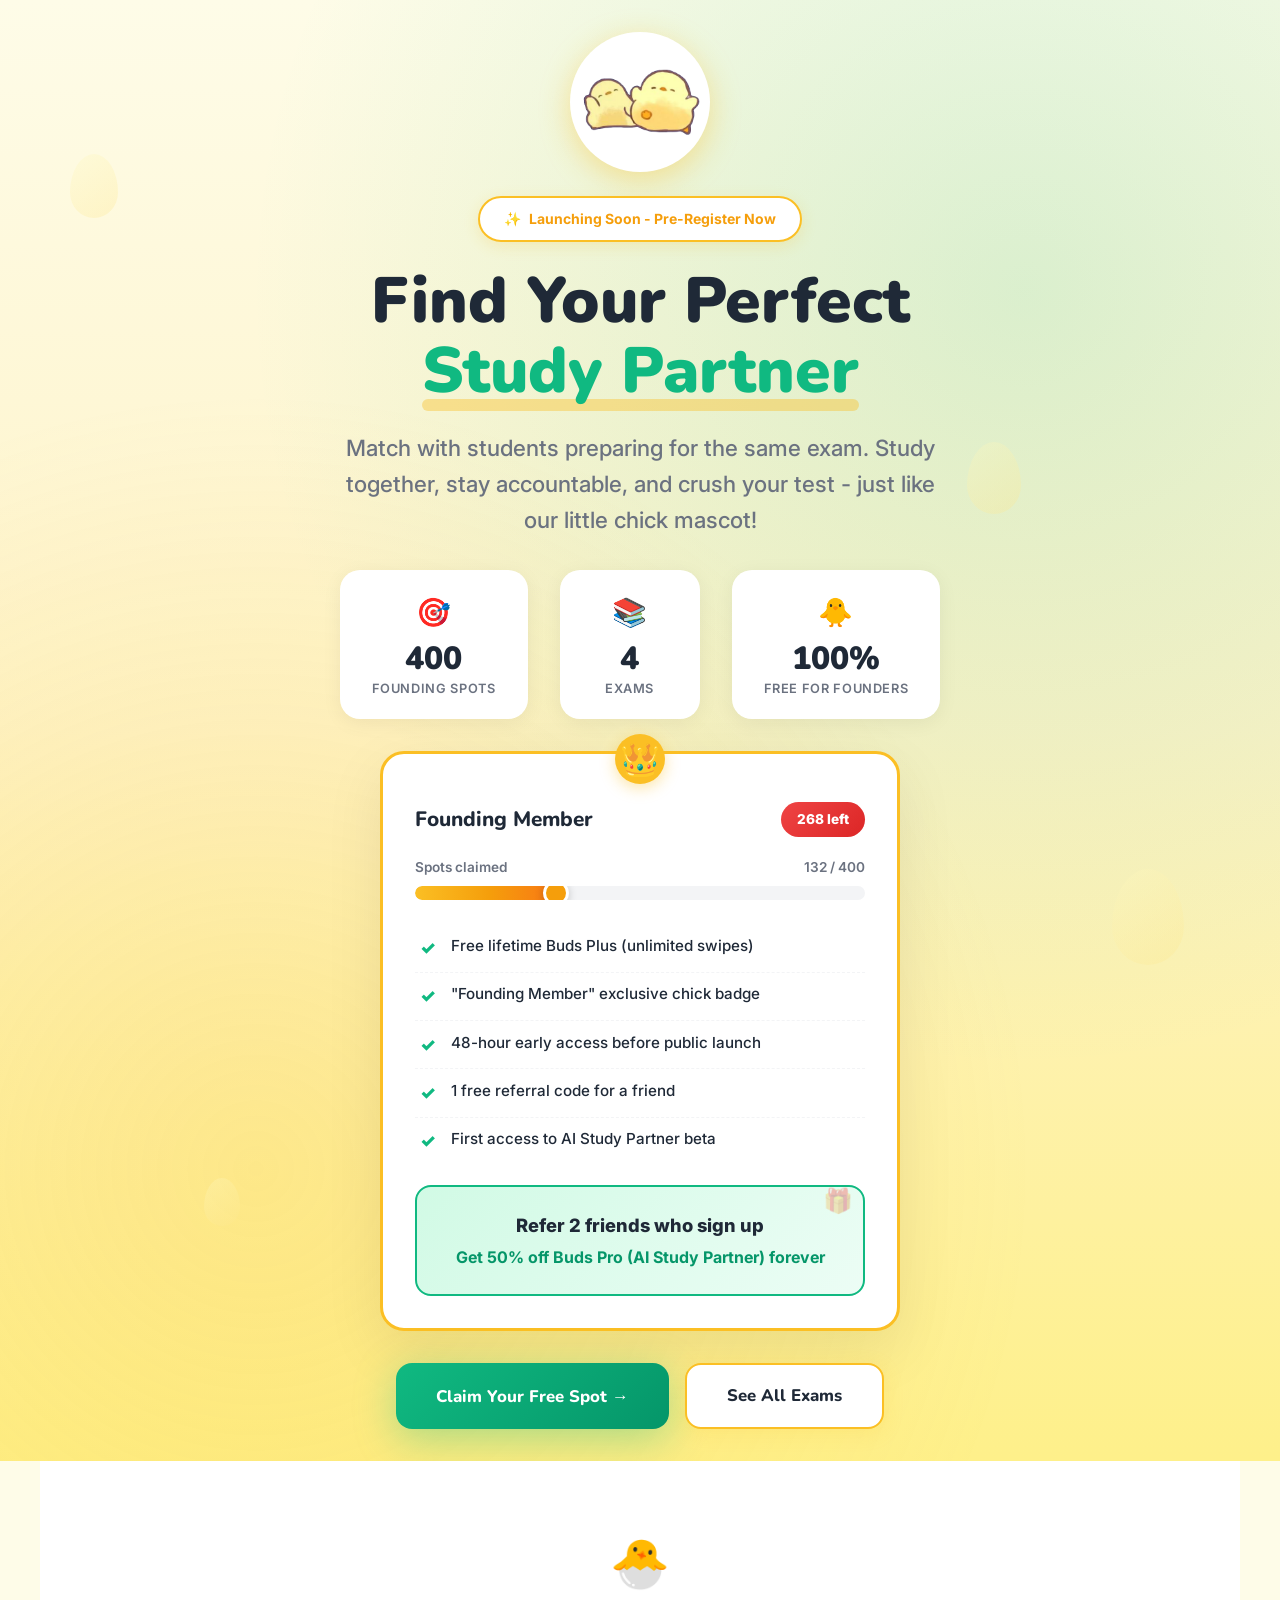
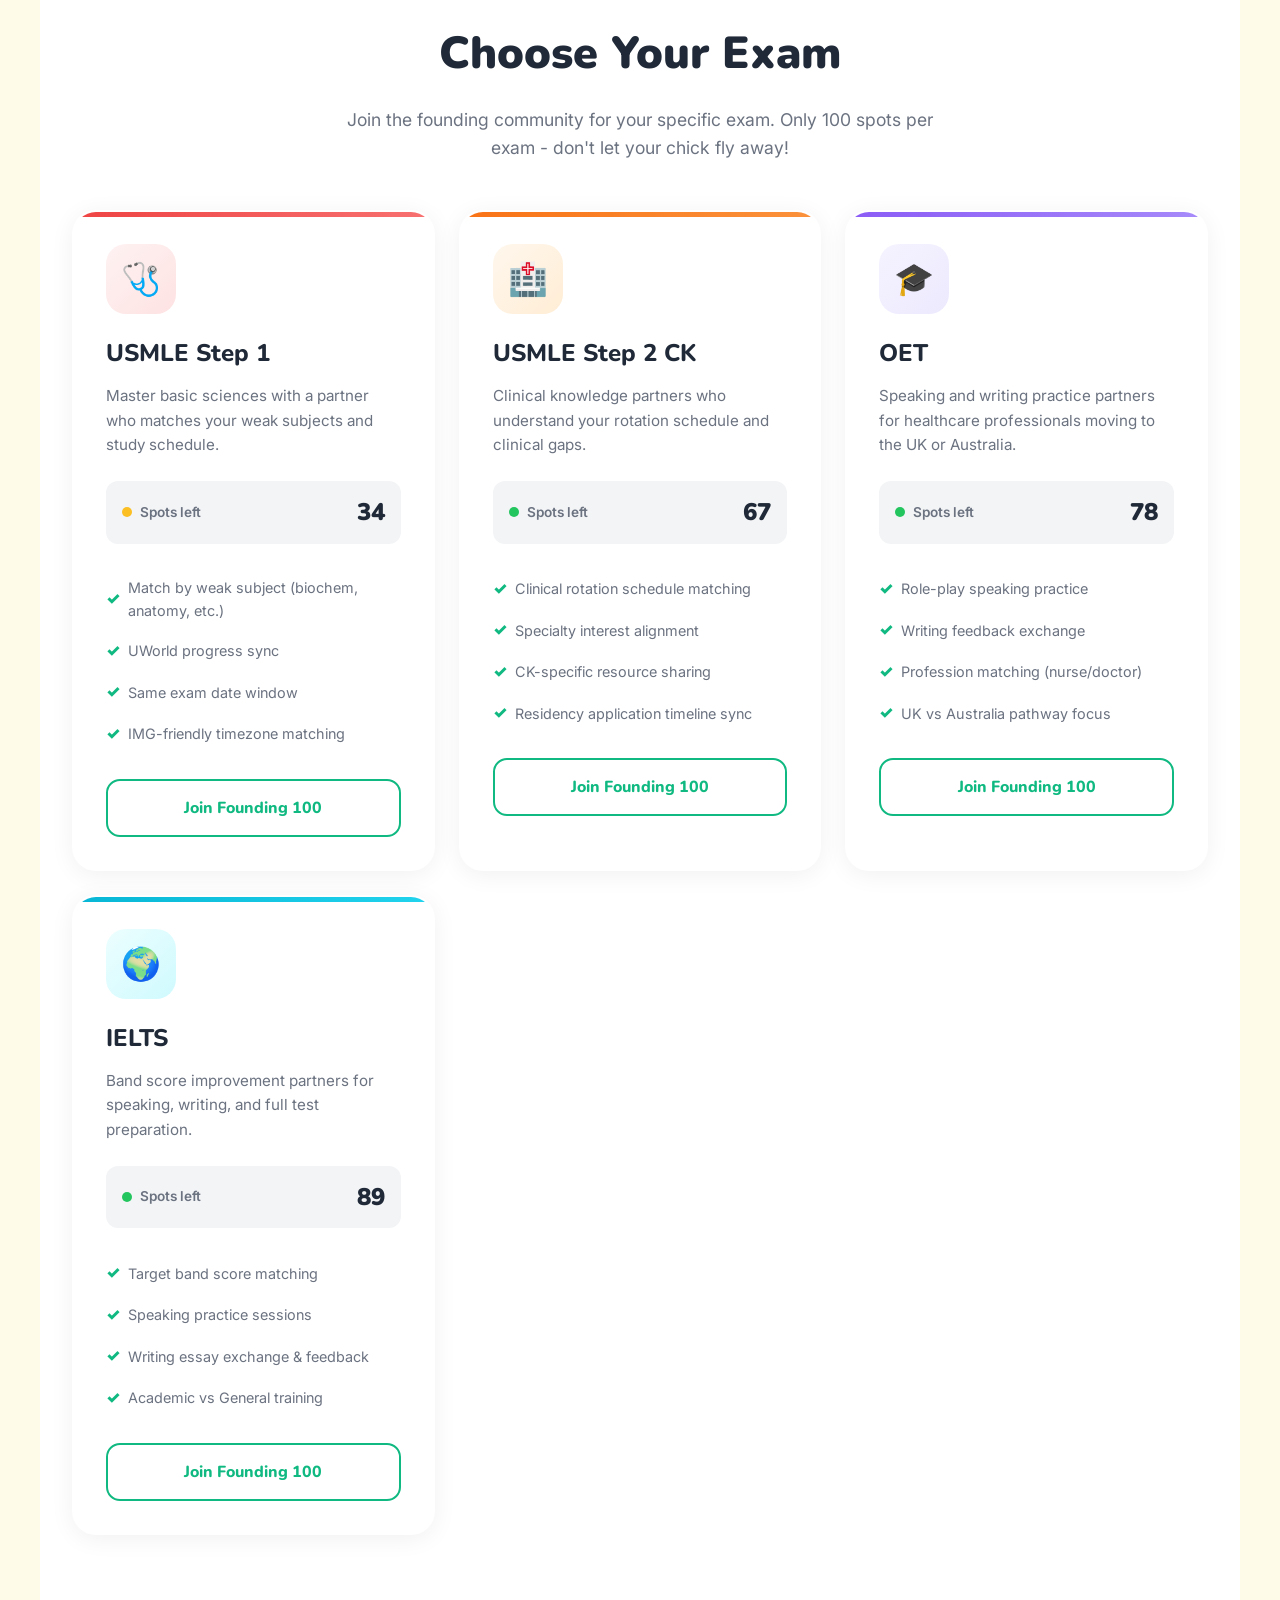
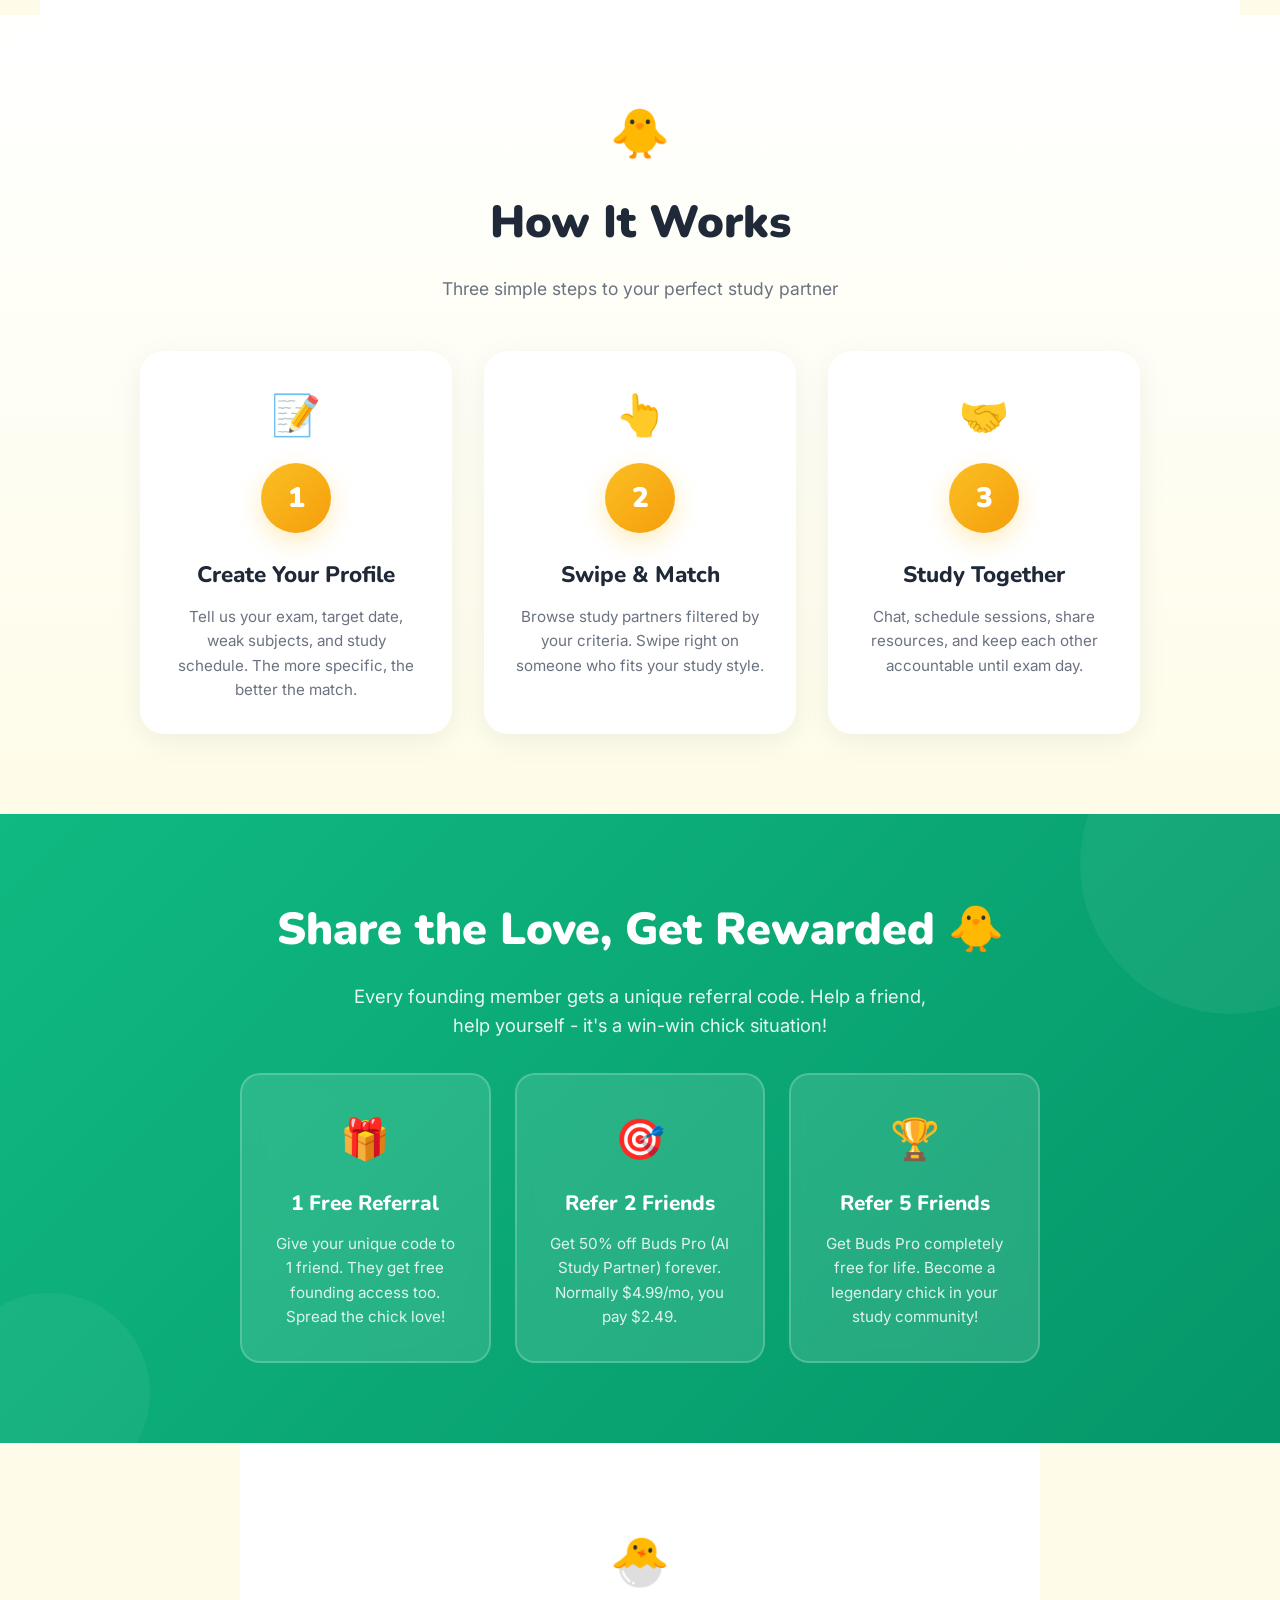
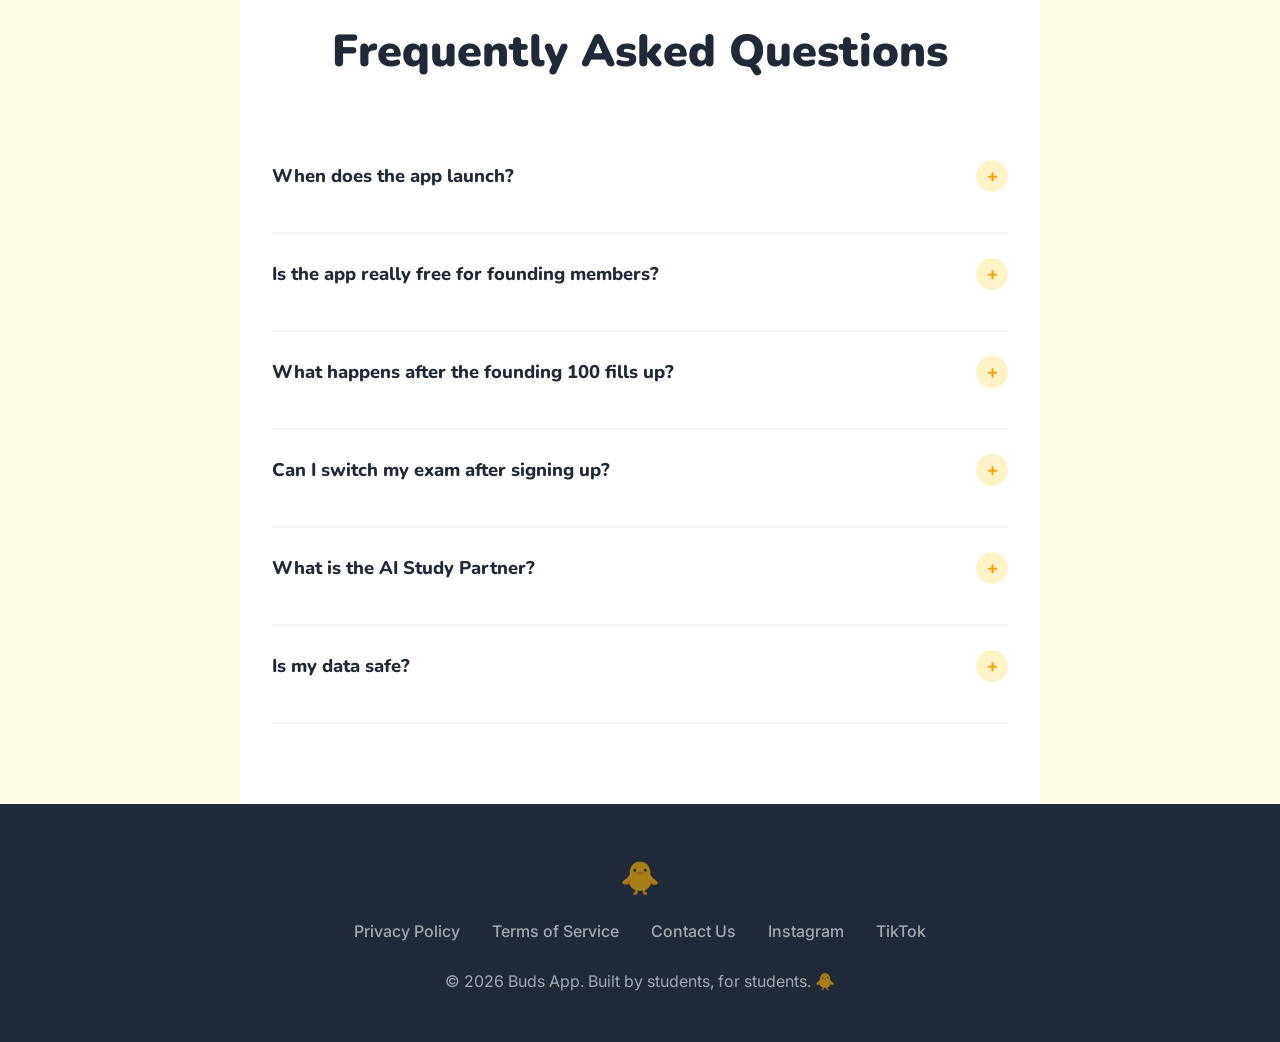
==== index.html @ aadb395d "Rename Index.html to index.html" ====
<!DOCTYPE html>
<html lang="en">
<head>
    <meta charset="UTF-8">
    <meta name="viewport" content="width=device-width, initial-scale=1.0">
    <title>Buds - Find Your Perfect Study Partner</title>
    <link href="https://fonts.googleapis.com/css2?family=Nunito:wght@400;600;700;800;900&family=Inter:wght@400;500;600;700&display=swap" rel="stylesheet">
    <style>
        :root {
            --primary: #10b981;
            --primary-dark: #059669;
            --primary-light: #d1fae5;
            --accent: #fbbf24;
            --accent-dark: #f59e0b;
            --accent-light: #fef3c7;
            --dark: #1f2937;
            --light: #fefce8;
            --white: #ffffff;
            --gray: #6b7280;
            --gray-light: #f3f4f6;
            --danger: #ef4444;
            --success: #22c55e;
            --chick-yellow: #fef08a;
            --chick-orange: #f97316;
        }

        * { margin: 0; padding: 0; box-sizing: border-box; }

        body {
            font-family: 'Inter', sans-serif;
            background: var(--light);
            color: var(--dark);
            line-height: 1.6;
            overflow-x: hidden;
        }

        h1, h2, h3, h4, h5, h6 { font-family: 'Nunito', sans-serif; font-weight: 800; }

        @keyframes float {
            0%, 100% { transform: translateY(0px) rotate(0deg); }
            25% { transform: translateY(-15px) rotate(2deg); }
            50% { transform: translateY(-5px) rotate(0deg); }
            75% { transform: translateY(-20px) rotate(-2deg); }
        }

        @keyframes bounce {
            0%, 100% { transform: translateY(0); }
            50% { transform: translateY(-10px); }
        }

        @keyframes pulse-glow {
            0%, 100% { box-shadow: 0 0 20px rgba(251, 191, 36, 0.3); }
            50% { box-shadow: 0 0 40px rgba(251, 191, 36, 0.6); }
        }

        @keyframes slideInUp {
            from { opacity: 0; transform: translateY(40px); }
            to { opacity: 1; transform: translateY(0); }
        }

        .animate-up { animation: slideInUp 0.8s ease forwards; }
        .delay-1 { animation-delay: 0.2s; opacity: 0; }
        .delay-2 { animation-delay: 0.4s; opacity: 0; }
        .delay-3 { animation-delay: 0.6s; opacity: 0; }
        .delay-4 { animation-delay: 0.8s; opacity: 0; }

        .hero {
            background: linear-gradient(180deg, var(--light) 0%, var(--accent-light) 50%, var(--chick-yellow) 100%);
            min-height: 100vh;
            display: flex;
            align-items: center;
            justify-content: center;
            text-align: center;
            padding: 2rem 1rem;
            position: relative;
            overflow: hidden;
        }

        .hero::before {
            content: '';
            position: absolute;
            top: 0; left: 0; width: 100%; height: 100%;
            background: 
                radial-gradient(circle at 20% 80%, rgba(251, 191, 36, 0.2) 0%, transparent 50%),
                radial-gradient(circle at 80% 20%, rgba(16, 185, 129, 0.15) 0%, transparent 50%);
            pointer-events: none;
        }

        .floating-egg {
            position: absolute;
            width: 60px; height: 80px;
            background: linear-gradient(145deg, #fef9c3, #fde68a);
            border-radius: 50% 50% 50% 50% / 60% 60% 40% 40%;
            opacity: 0.3;
            animation: float 8s ease-in-out infinite;
        }
        .floating-egg:nth-child(1) { top: 10%; left: 5%; animation-delay: 0s; transform: scale(0.8); }
        .floating-egg:nth-child(2) { top: 60%; right: 8%; animation-delay: 2s; transform: scale(1.2); }
        .floating-egg:nth-child(3) { bottom: 15%; left: 15%; animation-delay: 4s; transform: scale(0.6); }
        .floating-egg:nth-child(4) { top: 30%; right: 20%; animation-delay: 1s; transform: scale(0.9); }

        .hero-content { position: relative; z-index: 2; max-width: 900px; }

        .chick-logo {
            width: 140px;
            height: 140px;
            margin: 0 auto 1.5rem;
            animation: float 4s ease-in-out infinite;
            border-radius: 50%;
            overflow: hidden;
            box-shadow: 0 8px 30px rgba(251, 191, 36, 0.4);
            background: white;
            padding: 10px;
        }

        .chick-logo img {
            width: 100%;
            height: 100%;
            object-fit: contain;
            border-radius: 50%;
        }

        .badge {
            display: inline-flex; align-items: center; gap: 0.5rem;
            background: var(--white); border: 2px solid var(--accent);
            color: var(--accent-dark); padding: 0.6rem 1.5rem;
            border-radius: 50px; font-size: 0.875rem; font-weight: 700;
            margin-bottom: 1.5rem;
            box-shadow: 0 4px 15px rgba(251, 191, 36, 0.2);
            animation: bounce 2s ease-in-out infinite, slideInUp 0.8s ease forwards;
        }
        .badge::before { content: '✨'; }

        .hero h1 {
            font-size: clamp(2.5rem, 5vw, 4.5rem);
            font-weight: 900; color: var(--dark);
            line-height: 1.1; margin-bottom: 1.5rem;
            animation: slideInUp 0.8s ease 0.2s forwards; opacity: 0;
        }
        .hero h1 span { color: var(--primary); position: relative; display: inline-block; }
        .hero h1 span::after {
            content: ''; position: absolute; bottom: -5px; left: 0;
            width: 100%; height: 12px; background: var(--accent);
            opacity: 0.4; border-radius: 10px; z-index: -1;
        }

        .hero-subtitle {
            font-size: clamp(1.1rem, 2vw, 1.4rem); color: var(--gray);
            max-width: 600px; margin: 0 auto 2rem; font-weight: 500;
            animation: slideInUp 0.8s ease 0.4s forwards; opacity: 0;
        }

        .stats-bar {
            display: flex; justify-content: center; gap: 2rem;
            margin: 2rem 0; flex-wrap: wrap;
            animation: slideInUp 0.8s ease 0.6s forwards; opacity: 0;
        }
        .stat-item {
            background: var(--white); padding: 1.25rem 2rem;
            border-radius: 20px; box-shadow: 0 4px 20px rgba(0,0,0,0.06);
            text-align: center; min-width: 140px; transition: transform 0.3s ease;
        }
        .stat-item:hover { transform: translateY(-5px); }
        .stat-icon { font-size: 1.75rem; margin-bottom: 0.5rem; }
        .stat-number { font-family: 'Nunito', sans-serif; font-size: 2rem; font-weight: 900; color: var(--dark); line-height: 1; }
        .stat-label { font-size: 0.8rem; color: var(--gray); font-weight: 600; text-transform: uppercase; letter-spacing: 0.05em; margin-top: 0.25rem; }

        .founding-card {
            background: var(--white); border-radius: 24px; padding: 2rem;
            max-width: 520px; margin: 2rem auto;
            box-shadow: 0 20px 60px rgba(0,0,0,0.08);
            border: 3px solid var(--accent); position: relative;
            animation: slideInUp 0.8s ease 0.8s forwards; opacity: 0;
        }
        .founding-card::before {
            content: '👑'; position: absolute; top: -20px; left: 50%;
            transform: translateX(-50%); font-size: 2rem; background: var(--accent);
            width: 50px; height: 50px; border-radius: 50%;
            display: flex; align-items: center; justify-content: center;
            box-shadow: 0 4px 15px rgba(251, 191, 36, 0.4);
        }

        .founding-header { display: flex; align-items: center; justify-content: space-between; margin-bottom: 1.25rem; padding-top: 1rem; }
        .founding-title { color: var(--dark); font-size: 1.3rem; font-weight: 800; font-family: 'Nunito', sans-serif; }
        .spots-left {
            background: linear-gradient(135deg, var(--danger), #dc2626);
            color: white; padding: 0.4rem 1rem; border-radius: 50px;
            font-size: 0.85rem; font-weight: 800;
            animation: pulse-glow 2s ease-in-out infinite;
        }
        .spots-left.warning { background: linear-gradient(135deg, var(--accent-dark), #d97706); }
        .spots-left.safe { background: linear-gradient(135deg, var(--success), #16a34a); }

        .progress-container { margin-bottom: 1.5rem; }
        .progress-label { display: flex; justify-content: space-between; font-size: 0.85rem; font-weight: 600; color: var(--gray); margin-bottom: 0.5rem; }
        .progress-bar { width: 100%; height: 14px; background: var(--gray-light); border-radius: 10px; overflow: hidden; position: relative; }
        .progress-fill { height: 100%; background: linear-gradient(90deg, var(--accent), var(--accent-dark), var(--chick-orange)); border-radius: 10px; transition: width 1.5s ease; position: relative; }
        .progress-fill::after {
            content: ''; position: absolute; right: -5px; top: 50%; transform: translateY(-50%);
            width: 20px; height: 20px; background: var(--accent-dark); border-radius: 50%;
            border: 3px solid white; box-shadow: 0 2px 8px rgba(0,0,0,0.2);
            animation: bounce 1s ease-in-out infinite;
        }

        .founding-benefits { list-style: none; text-align: left; margin: 1.25rem 0; }
        .founding-benefits li {
            color: var(--dark); padding: 0.6rem 0; display: flex; align-items: flex-start;
            gap: 0.75rem; font-size: 0.95rem; font-weight: 500; border-bottom: 1px dashed var(--gray-light);
        }
        .founding-benefits li:last-child { border-bottom: none; }
        .founding-benefits li .check { color: var(--primary); font-weight: 900; font-size: 1.1rem; min-width: 24px; text-align: center; }

        .referral-bonus {
            background: linear-gradient(135deg, var(--primary-light), #ecfdf5);
            border: 2px solid var(--primary); border-radius: 16px; padding: 1.25rem;
            margin-top: 1rem; text-align: center; position: relative; overflow: hidden;
        }
        .referral-bonus::before { content: '🎁'; position: absolute; top: -5px; right: 10px; font-size: 1.5rem; opacity: 0.3; }
        .referral-bonus p { color: var(--primary-dark); font-weight: 700; font-size: 1rem; margin: 0.25rem 0; }
        .referral-bonus .highlight { color: var(--dark); font-size: 1.15rem; font-weight: 800; }

        .cta-group { display: flex; gap: 1rem; justify-content: center; flex-wrap: wrap; margin-top: 2rem; animation: slideInUp 0.8s ease 1s forwards; opacity: 0; }
        .btn {
            padding: 1.1rem 2.5rem; border-radius: 16px; font-weight: 800; font-size: 1.05rem;
            cursor: pointer; transition: all 0.3s ease; border: none; text-decoration: none;
            display: inline-flex; align-items: center; gap: 0.5rem; font-family: 'Nunito', sans-serif;
            position: relative; overflow: hidden;
        }
        .btn::after {
            content: ''; position: absolute; top: 50%; left: 50%; width: 0; height: 0;
            background: rgba(255,255,255,0.2); border-radius: 50%; transform: translate(-50%, -50%);
            transition: width 0.6s, height 0.6s;
        }
        .btn:active::after { width: 300px; height: 300px; }

        .btn-primary {
            background: linear-gradient(135deg, var(--primary), var(--primary-dark)); color: white;
            box-shadow: 0 10px 40px rgba(16, 185, 129, 0.35);
        }
        .btn-primary:hover { transform: translateY(-3px); box-shadow: 0 15px 50px rgba(16, 185, 129, 0.45); }

        .btn-secondary {
            background: var(--white); color: var(--dark); border: 2px solid var(--accent);
            box-shadow: 0 4px 20px rgba(251, 191, 36, 0.15);
        }
        .btn-secondary:hover { background: var(--accent-light); transform: translateY(-3px); border-color: var(--accent-dark); }

        .exams-section { padding: 4rem 2rem 5rem; max-width: 1200px; margin: 0 auto; background: var(--white); }
        .section-header { text-align: center; margin-bottom: 3rem; }
        .section-header h2 { font-size: clamp(2rem, 3.5vw, 3rem); font-weight: 900; margin-bottom: 1rem; color: var(--dark); }
        .section-header p { color: var(--gray); max-width: 600px; margin: 0 auto; font-size: 1.1rem; }
        .section-icon { font-size: 3rem; margin-bottom: 1rem; display: inline-block; animation: float 3s ease-in-out infinite; }

        .exam-grid { display: grid; grid-template-columns: repeat(auto-fit, minmax(280px, 1fr)); gap: 1.5rem; }
        .exam-card {
            background: var(--white); border-radius: 24px; padding: 2rem;
            box-shadow: 0 4px 24px rgba(0,0,0,0.06); transition: all 0.4s ease;
            border: 2px solid transparent; position: relative; overflow: hidden;
        }
        .exam-card::before { content: ''; position: absolute; top: 0; left: 0; width: 100%; height: 5px; border-radius: 24px 24px 0 0; }
        .exam-card.usmle1::before { background: linear-gradient(90deg, #ef4444, #f87171); }
        .exam-card.usmle2::before { background: linear-gradient(90deg, #f97316, #fb923c); }
        .exam-card.oet::before { background: linear-gradient(90deg, #8b5cf6, #a78bfa); }
        .exam-card.ielts::before { background: linear-gradient(90deg, #06b6d4, #22d3ee); }
        .exam-card:hover { transform: translateY(-8px); box-shadow: 0 20px 50px rgba(0,0,0,0.12); border-color: var(--accent); }

        .exam-icon-wrap {
            width: 70px; height: 70px; border-radius: 20px;
            display: flex; align-items: center; justify-content: center;
            font-size: 2rem; margin-bottom: 1.25rem; transition: transform 0.3s ease;
        }
        .exam-card:hover .exam-icon-wrap { transform: scale(1.1) rotate(5deg); }
        .usmle1 .exam-icon-wrap { background: linear-gradient(135deg, #fef2f2, #fee2e2); }
        .usmle2 .exam-icon-wrap { background: linear-gradient(135deg, #fff7ed, #ffedd5); }
        .oet .exam-icon-wrap { background: linear-gradient(135deg, #f5f3ff, #ede9fe); }
        .ielts .exam-icon-wrap { background: linear-gradient(135deg, #ecfeff, #cffafe); }

        .exam-card h3 { font-size: 1.5rem; font-weight: 800; margin-bottom: 0.75rem; color: var(--dark); }
        .exam-card > p { color: var(--gray); font-size: 0.95rem; margin-bottom: 1.5rem; line-height: 1.6; }

        .exam-spots { display: flex; align-items: center; justify-content: space-between; margin-bottom: 1.5rem; background: var(--gray-light); padding: 0.75rem 1rem; border-radius: 12px; }
        .spot-counter { display: flex; align-items: center; gap: 0.5rem; }
        .spot-dot { width: 10px; height: 10px; border-radius: 50%; background: var(--success); animation: bounce 2s infinite; }
        .spot-dot.warning { background: var(--accent); }
        .spot-dot.danger { background: var(--danger); animation: bounce 0.5s infinite; }
        .spot-text { font-size: 0.85rem; font-weight: 600; color: var(--gray); }
        .spot-number { font-family: 'Nunito', sans-serif; font-size: 1.5rem; font-weight: 900; color: var(--dark); }

        .exam-features { list-style: none; margin-bottom: 1.5rem; }
        .exam-features li { padding: 0.5rem 0; font-size: 0.9rem; color: var(--gray); display: flex; align-items: center; gap: 0.5rem; }
        .exam-features li::before { content: '✓'; color: var(--primary); font-weight: 900; font-size: 1rem; }

        .exam-btn { width: 100%; padding: 1rem; border-radius: 14px; border: 2px solid var(--primary); background: transparent; color: var(--primary); font-weight: 800; cursor: pointer; transition: all 0.3s ease; font-size: 1rem; font-family: 'Nunito', sans-serif; }
        .exam-btn:hover { background: var(--primary); color: white; transform: translateY(-2px); box-shadow: 0 8px 25px rgba(16, 185, 129, 0.3); }
        .exam-btn.full { background: var(--gray-light); border-color: var(--gray-light); color: var(--gray); cursor: not-allowed; }

        .how-it-works { background: linear-gradient(180deg, var(--white) 0%, var(--light) 100%); padding: 5rem 2rem; position: relative; }
        .how-it-works::before { content: ''; position: absolute; top: -50px; left: 0; width: 100%; height: 100px; background: var(--white); border-radius: 50% 50% 0 0 / 100% 100% 0 0; }
        .steps-container { max-width: 1000px; margin: 0 auto; display: grid; grid-template-columns: repeat(auto-fit, minmax(280px, 1fr)); gap: 2rem; position: relative; z-index: 1; }
        .step { text-align: center; padding: 2rem; background: var(--white); border-radius: 24px; box-shadow: 0 8px 30px rgba(0,0,0,0.06); transition: transform 0.3s ease; position: relative; }
        .step:hover { transform: translateY(-5px); }
        .step-number { width: 70px; height: 70px; background: linear-gradient(135deg, var(--accent), var(--accent-dark)); color: white; border-radius: 50%; display: flex; align-items: center; justify-content: center; font-size: 1.75rem; font-weight: 900; margin: 0 auto 1.5rem; font-family: 'Nunito', sans-serif; box-shadow: 0 8px 25px rgba(251, 191, 36, 0.3); transition: transform 0.3s ease; }
        .step:hover .step-number { transform: scale(1.1) rotate(10deg); }
        .step h3 { font-size: 1.4rem; font-weight: 800; margin-bottom: 0.75rem; color: var(--dark); }
        .step p { color: var(--gray); font-size: 0.95rem; line-height: 1.6; }
        .step-icon { font-size: 2.5rem; margin-bottom: 1rem; display: block; }

        .referral-section { background: linear-gradient(135deg, var(--primary) 0%, var(--primary-dark) 100%); padding: 5rem 2rem; text-align: center; color: white; position: relative; overflow: hidden; }
        .referral-section::before { content: ''; position: absolute; top: -100px; right: -100px; width: 300px; height: 300px; background: rgba(255,255,255,0.05); border-radius: 50%; }
        .referral-section::after { content: ''; position: absolute; bottom: -50px; left: -50px; width: 200px; height: 200px; background: rgba(255,255,255,0.05); border-radius: 50%; }
        .referral-content { max-width: 800px; margin: 0 auto; position: relative; z-index: 1; }
        .referral-section h2 { font-size: clamp(2rem, 3.5vw, 3rem); font-weight: 900; margin-bottom: 1rem; }
        .referral-section > .referral-content > p { font-size: 1.15rem; opacity: 0.9; margin-bottom: 2rem; max-width: 600px; margin-left: auto; margin-right: auto; }
        .referral-cards { display: grid; grid-template-columns: repeat(auto-fit, minmax(250px, 1fr)); gap: 1.5rem; margin-top: 2rem; }
        .referral-card { background: rgba(255,255,255,0.12); backdrop-filter: blur(10px); border: 2px solid rgba(255,255,255,0.2); border-radius: 20px; padding: 2rem; transition: transform 0.3s ease, background 0.3s ease; }
        .referral-card:hover { transform: translateY(-5px); background: rgba(255,255,255,0.18); }
        .referral-card .icon { font-size: 2.5rem; margin-bottom: 1rem; display: block; }
        .referral-card h3 { font-size: 1.3rem; font-weight: 800; margin-bottom: 0.75rem; }
        .referral-card p { font-size: 0.95rem; opacity: 0.85; margin: 0; line-height: 1.6; }

        .faq-section { padding: 5rem 2rem; max-width: 800px; margin: 0 auto; background: var(--white); }
        .faq-item { border-bottom: 2px solid var(--gray-light); padding: 1.5rem 0; }
        .faq-question { font-weight: 800; font-size: 1.15rem; cursor: pointer; display: flex; justify-content: space-between; align-items: center; color: var(--dark); font-family: 'Nunito', sans-serif; transition: color 0.3s ease; }
        .faq-question:hover { color: var(--primary); }
        .faq-toggle { width: 32px; height: 32px; background: var(--accent-light); border-radius: 50%; display: flex; align-items: center; justify-content: center; font-weight: 800; color: var(--accent-dark); transition: transform 0.3s ease, background 0.3s ease; flex-shrink: 0; margin-left: 1rem; }
        .faq-question.active .faq-toggle { transform: rotate(45deg); background: var(--primary); color: white; }
        .faq-answer { color: var(--gray); margin-top: 1rem; font-size: 1rem; line-height: 1.7; max-height: 0; overflow: hidden; transition: max-height 0.4s ease, opacity 0.4s ease; opacity: 0; }
        .faq-answer.active { max-height: 500px; opacity: 1; }

        .footer { background: var(--dark); color: rgba(255,255,255,0.6); padding: 3rem 2rem; text-align: center; }
        .footer-links { display: flex; justify-content: center; gap: 2rem; margin-bottom: 1.5rem; flex-wrap: wrap; }
        .footer-links a { color: rgba(255,255,255,0.6); text-decoration: none; transition: color 0.3s; font-weight: 500; }
        .footer-links a:hover { color: var(--accent); }
        .footer-chick { font-size: 2rem; margin-bottom: 1rem; display: inline-block; animation: float 3s ease-in-out infinite; }

        .modal-overlay { display: none; position: fixed; top: 0; left: 0; width: 100%; height: 100%; background: rgba(31, 41, 55, 0.7); backdrop-filter: blur(8px); z-index: 1000; align-items: center; justify-content: center; padding: 1rem; opacity: 0; transition: opacity 0.3s ease; }
        .modal-overlay.active { display: flex; opacity: 1; }
        .modal { background: var(--white); border-radius: 28px; padding: 2.5rem; max-width: 520px; width: 100%; max-height: 90vh; overflow-y: auto; position: relative; transform: translateY(30px) scale(0.95); transition: transform 0.4s ease; box-shadow: 0 30px 80px rgba(0,0,0,0.2); border: 3px solid var(--accent); }
        .modal-overlay.active .modal { transform: translateY(0) scale(1); }
        .modal-close { position: absolute; top: 1.5rem; right: 1.5rem; background: var(--gray-light); border: none; font-size: 1.5rem; cursor: pointer; color: var(--gray); width: 40px; height: 40px; border-radius: 50%; display: flex; align-items: center; justify-content: center; transition: all 0.3s ease; }
        .modal-close:hover { background: var(--danger); color: white; transform: rotate(90deg); }

        .modal-chick-logo {
            width: 80px;
            height: 80px;
            margin: 0 auto 1rem;
            border-radius: 50%;
            overflow: hidden;
            box-shadow: 0 4px 15px rgba(251, 191, 36, 0.3);
            background: white;
            padding: 5px;
            animation: float 3s ease-in-out infinite;
        }
        .modal-chick-logo img {
            width: 100%;
            height: 100%;
            object-fit: contain;
            border-radius: 50%;
        }

        #formContent h2 { font-size: 1.75rem; font-weight: 900; margin-bottom: 0.5rem; text-align: center; color: var(--dark); }
        .modal-subtitle { color: var(--gray); margin-bottom: 1.75rem; text-align: center; font-size: 1rem; }
        .form-group { margin-bottom: 1.25rem; }
        .form-group label { display: block; font-weight: 700; margin-bottom: 0.5rem; font-size: 0.9rem; color: var(--dark); font-family: 'Nunito', sans-serif; }
        .form-group input, .form-group select { width: 100%; padding: 1rem 1.25rem; border: 2px solid var(--gray-light); border-radius: 14px; font-size: 1rem; transition: all 0.3s ease; font-family: 'Inter', sans-serif; background: var(--white); }
        .form-group input:focus, .form-group select:focus { outline: none; border-color: var(--accent); box-shadow: 0 0 0 4px var(--accent-light); }
        .referral-code-input { display: flex; gap: 0.5rem; }
        .referral-code-input input { flex: 1; text-transform: uppercase; }
        .btn-check { padding: 1rem 1.25rem; background: var(--accent-light); border: 2px solid var(--accent); border-radius: 14px; font-weight: 700; cursor: pointer; white-space: nowrap; color: var(--accent-dark); font-family: 'Nunito', sans-serif; transition: all 0.3s ease; }
        .btn-check:hover { background: var(--accent); color: white; }
        .btn-submit { width: 100%; padding: 1.1rem; background: linear-gradient(135deg, var(--primary), var(--primary-dark)); color: white; border: none; border-radius: 16px; font-weight: 800; font-size: 1.1rem; cursor: pointer; transition: all 0.3s ease; margin-top: 0.5rem; font-family: 'Nunito', sans-serif; box-shadow: 0 8px 30px rgba(16, 185, 129, 0.3); }
        .btn-submit:hover { transform: translateY(-2px); box-shadow: 0 12px 40px rgba(16, 185, 129, 0.4); }
        .success-message { display: none; text-align: center; padding: 1rem; }
        .success-message.active { display: block; animation: slideInUp 0.6s ease; }

        .success-chick-logo {
            width: 100px;
            height: 100px;
            margin: 0 auto 1rem;
            border-radius: 50%;
            overflow: hidden;
            box-shadow: 0 6px 20px rgba(251, 191, 36, 0.4);
            background: white;
            padding: 8px;
            animation: float 2s ease-in-out infinite;
        }
        .success-chick-logo img {
            width: 100%;
            height: 100%;
            object-fit: contain;
            border-radius: 50%;
        }

        .success-message h2 { font-size: 2rem; font-weight: 900; color: var(--primary); margin-bottom: 0.5rem; }
        .success-message > p { color: var(--gray); font-size: 1.1rem; margin-bottom: 0.5rem; }
        .success-code { background: linear-gradient(135deg, var(--accent-light), var(--chick-yellow)); padding: 1.25rem; border-radius: 16px; font-family: 'Nunito', monospace; font-size: 1.5rem; font-weight: 900; color: var(--dark); margin: 1rem 0; letter-spacing: 0.05em; border: 2px dashed var(--accent-dark); position: relative; }
        .success-code::before { content: '🎫'; position: absolute; top: -10px; left: 50%; transform: translateX(-50%); font-size: 1.5rem; background: var(--white); padding: 0 0.5rem; }
        .share-buttons { display: flex; gap: 0.75rem; justify-content: center; margin-top: 1.5rem; flex-wrap: wrap; }
        .share-btn { padding: 0.875rem 1.5rem; border-radius: 14px; font-weight: 700; cursor: pointer; border: none; font-size: 0.95rem; font-family: 'Nunito', sans-serif; transition: all 0.3s ease; display: flex; align-items: center; gap: 0.5rem; }
        .share-btn:hover { transform: translateY(-2px); }
        .share-btn.whatsapp { background: linear-gradient(135deg, #25d366, #128c7e); color: white; box-shadow: 0 4px 15px rgba(37, 211, 102, 0.3); }
        .share-btn.telegram { background: linear-gradient(135deg, #0088cc, #005f8a); color: white; box-shadow: 0 4px 15px rgba(0, 136, 204, 0.3); }
        .share-btn.copy { background: var(--gray-light); color: var(--dark); border: 2px solid var(--gray-light); }
        .share-btn.copy:hover { background: var(--dark); color: white; }

        .toast { position: fixed; bottom: 2rem; right: 2rem; background: var(--dark); color: white; padding: 1rem 1.5rem; border-radius: 16px; font-weight: 700; z-index: 2000; transform: translateY(100px); opacity: 0; transition: all 0.4s ease; box-shadow: 0 10px 40px rgba(0,0,0,0.2); display: flex; align-items: center; gap: 0.75rem; }
        .toast.show { transform: translateY(0); opacity: 1; }
        .toast-icon { font-size: 1.25rem; }

        @media (max-width: 768px) {
            .stats-bar { gap: 1rem; }
            .stat-item { min-width: 120px; padding: 1rem 1.25rem; }
            .stat-number { font-size: 1.5rem; }
            .cta-group { flex-direction: column; align-items: center; }
            .btn { width: 100%; max-width: 300px; justify-content: center; }
            .referral-cards { grid-template-columns: 1fr; }
            .modal { padding: 1.5rem; border-radius: 20px; }
            .founding-card { padding: 1.5rem; }
            .chick-logo { width: 120px; height: 120px; }
        }

        .scroll-reveal { opacity: 0; transform: translateY(30px); transition: all 0.8s ease; }
        .scroll-reveal.visible { opacity: 1; transform: translateY(0); }
    </style>
</head>
<body>
    <section class="hero">
        <div class="floating-egg"></div>
        <div class="floating-egg"></div>
        <div class="floating-egg"></div>
        <div class="floating-egg"></div>
        <div class="hero-content">
            <div class="chick-logo">
                <img src="[data-uri]" alt="Buds Chick Logo">
            </div>
            <div class="badge">Launching Soon - Pre-Register Now</div>
            <h1>Find Your Perfect <span>Study Partner</span></h1>
            <p class="hero-subtitle">Match with students preparing for the same exam. Study together, stay accountable, and crush your test - just like our little chick mascot!</p>
            <div class="stats-bar">
                <div class="stat-item"><div class="stat-icon">🎯</div><div class="stat-number">400</div><div class="stat-label">Founding Spots</div></div>
                <div class="stat-item"><div class="stat-icon">📚</div><div class="stat-number">4</div><div class="stat-label">Exams</div></div>
                <div class="stat-item"><div class="stat-icon">🐥</div><div class="stat-number">100%</div><div class="stat-label">Free for Founders</div></div>
            </div>
            <div class="founding-card">
                <div class="founding-header"><div class="founding-title">Founding Member</div><div class="spots-left" id="heroSpots">247 left</div></div>
                <div class="progress-container">
                    <div class="progress-label"><span>Spots claimed</span><span id="progressText">153 / 400</span></div>
                    <div class="progress-bar"><div class="progress-fill" id="heroProgress" style="width: 38%"></div></div>
                </div>
                <ul class="founding-benefits">
                    <li><span class="check">✓</span> Free lifetime Buds Plus (unlimited swipes)</li>
                    <li><span class="check">✓</span> "Founding Member" exclusive chick badge</li>
                    <li><span class="check">✓</span> 48-hour early access before public launch</li>
                    <li><span class="check">✓</span> 1 free referral code for a friend</li>
                    <li><span class="check">✓</span> First access to AI Study Partner beta</li>
                </ul>
                <div class="referral-bonus">
                    <p class="highlight">Refer 2 friends who sign up</p>
                    <p>Get 50% off Buds Pro (AI Study Partner) forever</p>
                </div>
            </div>
            <div class="cta-group">
                <button class="btn btn-primary" onclick="openModal()">Claim Your Free Spot →</button>
                <a href="#exams" class="btn btn-secondary">See All Exams</a>
            </div>
        </div>
    </section>

    <section class="exams-section" id="exams">
        <div class="section-header scroll-reveal">
            <div class="section-icon">🐣</div>
            <h2>Choose Your Exam</h2>
            <p>Join the founding community for your specific exam. Only 100 spots per exam - don't let your chick fly away!</p>
        </div>
        <div class="exam-grid">
            <div class="exam-card usmle1 scroll-reveal">
                <div class="exam-icon-wrap">🩺</div>
                <h3>USMLE Step 1</h3>
                <p>Master basic sciences with a partner who matches your weak subjects and study schedule.</p>
                <div class="exam-spots"><div class="spot-counter"><div class="spot-dot warning"></div><span class="spot-text">Spots left</span></div><span class="spot-number" id="usmle1-spots">34</span></div>
                <ul class="exam-features"><li>Match by weak subject (biochem, anatomy, etc.)</li><li>UWorld progress sync</li><li>Same exam date window</li><li>IMG-friendly timezone matching</li></ul>
                <button class="exam-btn" onclick="openModal('USMLE Step 1')">Join Founding 100</button>
            </div>
            <div class="exam-card usmle2 scroll-reveal">
                <div class="exam-icon-wrap">🏥</div>
                <h3>USMLE Step 2 CK</h3>
                <p>Clinical knowledge partners who understand your rotation schedule and clinical gaps.</p>
                <div class="exam-spots"><div class="spot-counter"><div class="spot-dot"></div><span class="spot-text">Spots left</span></div><span class="spot-number" id="usmle2-spots">67</span></div>
                <ul class="exam-features"><li>Clinical rotation schedule matching</li><li>Specialty interest alignment</li><li>CK-specific resource sharing</li><li>Residency application timeline sync</li></ul>
                <button class="exam-btn" onclick="openModal('USMLE Step 2 CK')">Join Founding 100</button>
            </div>
            <div class="exam-card oet scroll-reveal">
                <div class="exam-icon-wrap">🎓</div>
                <h3>OET</h3>
                <p>Speaking and writing practice partners for healthcare professionals moving to the UK or Australia.</p>
                <div class="exam-spots"><div class="spot-counter"><div class="spot-dot"></div><span class="spot-text">Spots left</span></div><span class="spot-number" id="oet-spots">78</span></div>
                <ul class="exam-features"><li>Role-play speaking practice</li><li>Writing feedback exchange</li><li>Profession matching (nurse/doctor)</li><li>UK vs Australia pathway focus</li></ul>
                <button class="exam-btn" onclick="openModal('OET')">Join Founding 100</button>
            </div>
            <div class="exam-card ielts scroll-reveal">
                <div class="exam-icon-wrap">🌍</div>
                <h3>IELTS</h3>
                <p>Band score improvement partners for speaking, writing, and full test preparation.</p>
                <div class="exam-spots"><div class="spot-counter"><div class="spot-dot"></div><span class="spot-text">Spots left</span></div><span class="spot-number" id="ielts-spots">89</span></div>
                <ul class="exam-features"><li>Target band score matching</li><li>Speaking practice sessions</li><li>Writing essay exchange & feedback</li><li>Academic vs General training</li></ul>
                <button class="exam-btn" onclick="openModal('IELTS')">Join Founding 100</button>
            </div>
        </div>
    </section>

    <section class="how-it-works">
        <div class="section-header scroll-reveal"><div class="section-icon">🐥</div><h2>How It Works</h2><p>Three simple steps to your perfect study partner</p></div>
        <div class="steps-container">
            <div class="step scroll-reveal"><span class="step-icon">📝</span><div class="step-number">1</div><h3>Create Your Profile</h3><p>Tell us your exam, target date, weak subjects, and study schedule. The more specific, the better the match.</p></div>
            <div class="step scroll-reveal"><span class="step-icon">👆</span><div class="step-number">2</div><h3>Swipe & Match</h3><p>Browse study partners filtered by your criteria. Swipe right on someone who fits your study style.</p></div>
            <div class="step scroll-reveal"><span class="step-icon">🤝</span><div class="step-number">3</div><h3>Study Together</h3><p>Chat, schedule sessions, share resources, and keep each other accountable until exam day.</p></div>
        </div>
    </section>

    <section class="referral-section">
        <div class="referral-content">
            <h2>Share the Love, Get Rewarded 🐥</h2>
            <p>Every founding member gets a unique referral code. Help a friend, help yourself - it's a win-win chick situation!</p>
            <div class="referral-cards">
                <div class="referral-card"><span class="icon">🎁</span><h3>1 Free Referral</h3><p>Give your unique code to 1 friend. They get free founding access too. Spread the chick love!</p></div>
                <div class="referral-card"><span class="icon">🎯</span><h3>Refer 2 Friends</h3><p>Get 50% off Buds Pro (AI Study Partner) forever. Normally $4.99/mo, you pay $2.49.</p></div>
                <div class="referral-card"><span class="icon">🏆</span><h3>Refer 5 Friends</h3><p>Get Buds Pro completely free for life. Become a legendary chick in your study community!</p></div>
            </div>
        </div>
    </section>

    <section class="faq-section">
        <div class="section-header scroll-reveal"><div class="section-icon">🐣</div><h2>Frequently Asked Questions</h2></div>
        <div class="faq-item scroll-reveal">
            <div class="faq-question">When does the app launch?<span class="faq-toggle">+</span></div>
            <div class="faq-answer">We're targeting launch in 2-3 weeks. Founding members get 48-hour early access before the public release. You'll receive an email with your download link and your exclusive chick badge!</div>
        </div>
        <div class="faq-item scroll-reveal">
            <div class="faq-question">Is the app really free for founding members?<span class="faq-toggle">+</span></div>
            <div class="faq-answer">Yes! Founding members get Buds Plus (unlimited swipes, advanced filters, no ads) free for life. No hidden fees, no trial period, no credit card required. Just free. Forever. Like a chick that never grows up!</div>
        </div>
        <div class="faq-item scroll-reveal">
            <div class="faq-question">What happens after the founding 100 fills up?<span class="faq-toggle">+</span></div>
            <div class="faq-answer">General access opens at $0.99 one-time for Buds Plus. Free tier will have limited swipes and ads. But founding members? They keep their free access forever. Early chicks get the worm!</div>
        </div>
        <div class="faq-item scroll-reveal">
            <div class="faq-question">Can I switch my exam after signing up?<span class="faq-toggle">+</span></div>
            <div class="faq-answer">Yes, you can update your exam preference in your profile anytime. However, your founding member status is tied to your original exam community. Your chick badge stays with you no matter what!</div>
        </div>
        <div class="faq-item scroll-reveal">
            <div class="faq-question">What is the AI Study Partner?<span class="faq-toggle">+</span></div>
            <div class="faq-answer">Coming later this year: an AI tutor that knows your weak subjects, explains concepts, quizzes you, and adapts to your study schedule. Think of it as a smart chick that knows every answer! Founding members get first beta access.</div>
        </div>
        <div class="faq-item scroll-reveal">
            <div class="faq-question">Is my data safe?<span class="faq-toggle">+</span></div>
            <div class="faq-answer">Absolutely! We use industry-standard encryption. We never sell your data. You can delete your account and all data anytime. Your chick secrets are safe with us. See our Privacy Policy for details.</div>
        </div>
    </section>

    <footer class="footer">
        <span class="footer-chick">🐥</span>
        <div class="footer-links"><a href="#">Privacy Policy</a><a href="#">Terms of Service</a><a href="#">Contact Us</a><a href="#">Instagram</a><a href="#">TikTok</a></div>
        <p>© 2026 Buds App. Built by students, for students. 🐥</p>
    </footer>

    <div class="modal-overlay" id="modal">
        <div class="modal">
            <button class="modal-close" onclick="closeModal()">×</button>
            <div id="formContent">
                <div class="modal-chick-logo">
                    <img src="[data-uri]" alt="Buds Chick Logo">
                </div>
                <h2>Join the Founding 100</h2>
                <p class="modal-subtitle">Limited spots. Free lifetime access. No credit card required.</p>
                <form id="signupForm" onsubmit="handleSubmit(event)">
                    <div class="form-group"><label>Full Name</label><input type="text" name="name" placeholder="Dr. Ahmed Khan" required></div>
                    <div class="form-group"><label>Email Address</label><input type="email" name="email" placeholder="ahmed@email.com" required></div>
                    <div class="form-group">
                        <label>Select Your Exam</label>
                        <select name="exam" id="examSelect" required>
                            <option value="">Choose your exam...</option>
                            <option value="USMLE Step 1">USMLE Step 1</option>
                            <option value="USMLE Step 2 CK">USMLE Step 2 CK</option>
                            <option value="OET">OET</option>
                            <option value="IELTS">IELTS</option>
                        </select>
                    </div>
                    <div class="form-group"><label>Target Exam Date</label><input type="date" name="examDate" required></div>
                    <div class="form-group">
                        <label>Study Timezone</label>
                        <select name="timezone" required>
                            <option value="">Select timezone...</option>
                            <option value="PST">Pacific (PST/PDT)</option>
                            <option value="MST">Mountain (MST/MDT)</option>
                            <option value="CST">Central (CST/CDT)</option>
                            <option value="EST">Eastern (EST/EDT)</option>
                            <option value="GMT">UK (GMT/BST)</option>
                            <option value="CET">Central Europe (CET/CEST)</option>
                            <option value="IST">India (IST)</option>
                            <option value="PKT">Pakistan (PKT)</option>
                            <option value="AEST">Australia East (AEST/AEDT)</option>
                            <option value="Other">Other</option>
                        </select>
                    </div>
                    <div class="form-group">
                        <label>Referral Code (Optional)</label>
                        <div class="referral-code-input">
                            <input type="text" name="referralCode" id="referralInput" placeholder="e.g., USMLE1-043" maxlength="12">
                            <button type="button" class="btn-check" onclick="checkReferral()">Check</button>
                        </div>
                        <small style="color: var(--gray); font-size: 0.8rem; display: block; margin-top: 0.5rem;">Have a friend's code? Enter it here for priority access.</small>
                    </div>
                    <button type="submit" class="btn-submit">Claim My Free Spot →</button>
                </form>
            </div>
            <div class="success-message" id="successMessage">
                <div class="success-chick-logo">
                    <img src="[data-uri]" alt="Buds Chick Logo">
                </div>
                <h2>You're In!</h2>
                <p>Welcome to the Buds Founding 100.</p>
                <p>Your exam: <strong id="successExam"></strong></p>
                <p>Your referral code:</p>
                <div class="success-code" id="successCode">USMLE1-044</div>
                <p style="color: var(--gray); font-size: 0.9rem; margin-top: 1rem;">Share this with 1 friend for free access.<br>Refer 2 friends for 50% off Buds Pro forever.</p>
                <div class="share-buttons">
                    <button class="share-btn whatsapp" onclick="shareWhatsApp()">WhatsApp</button>
                    <button class="share-btn telegram" onclick="shareTelegram()">Telegram</button>
                    <button class="share-btn copy" onclick="copyCode()">Copy Code</button>
                </div>
            </div>
        </div>
    </div>

    <div class="toast" id="toast"><span class="toast-icon">✅</span><span id="toastText">Code copied to clipboard!</span></div>

    <script>
        const spots = {
            'USMLE Step 1': { total: 100, taken: 66 },
            'USMLE Step 2 CK': { total: 100, taken: 33 },
            'OET': { total: 100, taken: 22 },
            'IELTS': { total: 100, taken: 11 }
        };

        function updateSpots() {
            const totalTaken = Object.values(spots).reduce((a, b) => a + b.taken, 0);
            const totalLeft = 400 - totalTaken;
            document.getElementById('heroSpots').textContent = totalLeft + ' left';
            document.getElementById('heroProgress').style.width = ((totalTaken / 400) * 100) + '%';
            document.getElementById('progressText').textContent = totalTaken + ' / 400';
            document.getElementById('usmle1-spots').textContent = (100 - spots['USMLE Step 1'].taken);
            document.getElementById('usmle2-spots').textContent = (100 - spots['USMLE Step 2 CK'].taken);
            document.getElementById('oet-spots').textContent = (100 - spots['OET'].taken);
            document.getElementById('ielts-spots').textContent = (100 - spots['IELTS'].taken);
        }
        updateSpots();

        function openModal(exam = '') {
            document.getElementById('modal').classList.add('active');
            document.body.style.overflow = 'hidden';
            if (exam) document.getElementById('examSelect').value = exam;
        }

        function closeModal() {
            document.getElementById('modal').classList.remove('active');
            document.body.style.overflow = '';
            resetForm();
        }

        function resetForm() {
            document.getElementById('formContent').style.display = 'block';
            document.getElementById('successMessage').classList.remove('active');
            document.getElementById('signupForm').reset();
        }

        document.getElementById('modal').addEventListener('click', function(e) { if (e.target === this) closeModal(); });

        function handleSubmit(e) {
            e.preventDefault();
            const formData = new FormData(e.target);
            const data = Object.fromEntries(formData);
            console.log('Signup data:', data);

            const examPrefix = {
                'USMLE Step 1': 'USMLE1',
                'USMLE Step 2 CK': 'USMLE2',
                'OET': 'OET',
                'IELTS': 'IELTS'
            };

            const prefix = examPrefix[data.exam] || 'BUDS';
            const nextNumber = (spots[data.exam]?.taken || 0) + 1;
            const referralCode = prefix + '-' + String(nextNumber).padStart(3, '0');

            document.getElementById('formContent').style.display = 'none';
            document.getElementById('successMessage').classList.add('active');
            document.getElementById('successExam').textContent = data.exam;
            document.getElementById('successCode').textContent = referralCode;

            if (spots[data.exam]) {
                spots[data.exam].taken++;
                updateSpots();
            }
        }

        function checkReferral() {
            const code = document.getElementById('referralInput').value.toUpperCase().trim();
            if (!code) { showToast('Please enter a referral code'); return; }
            const validPrefixes = ['USMLE1', 'USMLE2', 'OET', 'IELTS'];
            const isValid = validPrefixes.some(p => code.startsWith(p + '-'));
            if (isValid) { showToast('Valid referral code! Priority access granted.'); }
            else { showToast('Invalid code. Please check with your friend.'); }
        }

        function shareWhatsApp() {
            const code = document.getElementById('successCode').textContent;
            const text = 'Join me on Buds - the study partner app! Use my code ' + code + ' for free founding member access. Sign up: budsapp.com';
            window.open('https://wa.me/?text=' + encodeURIComponent(text), '_blank');
        }

        function shareTelegram() {
            const code = document.getElementById('successCode').textContent;
            const text = 'Join me on Buds - the study partner app! Use my code ' + code + ' for free founding member access. Sign up: budsapp.com';
            window.open('https://t.me/share/url?url=budsapp.com&text=' + encodeURIComponent(text), '_blank');
        }

        function copyCode() {
            const code = document.getElementById('successCode').textContent;
            navigator.clipboard.writeText(code).then(() => { showToast('Code copied! Share it with your study buddy.'); });
        }

        function showToast(message) {
            const toast = document.getElementById('toast');
            document.getElementById('toastText').textContent = message;
            toast.classList.add('show');
            setTimeout(() => toast.classList.remove('show'), 3000);
        }

        document.querySelectorAll('.faq-question').forEach(q => {
            q.addEventListener('click', function() {
                const answer = this.nextElementSibling;
                const isOpen = answer.classList.contains('active');
                document.querySelectorAll('.faq-answer').forEach(a => a.classList.remove('active'));
                document.querySelectorAll('.faq-question').forEach(q => q.classList.remove('active'));
                if (!isOpen) {
                    answer.classList.add('active');
                    this.classList.add('active');
                }
            });
        });

        const observer = new IntersectionObserver((entries) => {
            entries.forEach(entry => { if (entry.isIntersecting) { entry.target.classList.add('visible'); } });
        }, { threshold: 0.1 });

        document.querySelectorAll('.scroll-reveal').forEach(el => observer.observe(el));
    </script>
</body>
</html>
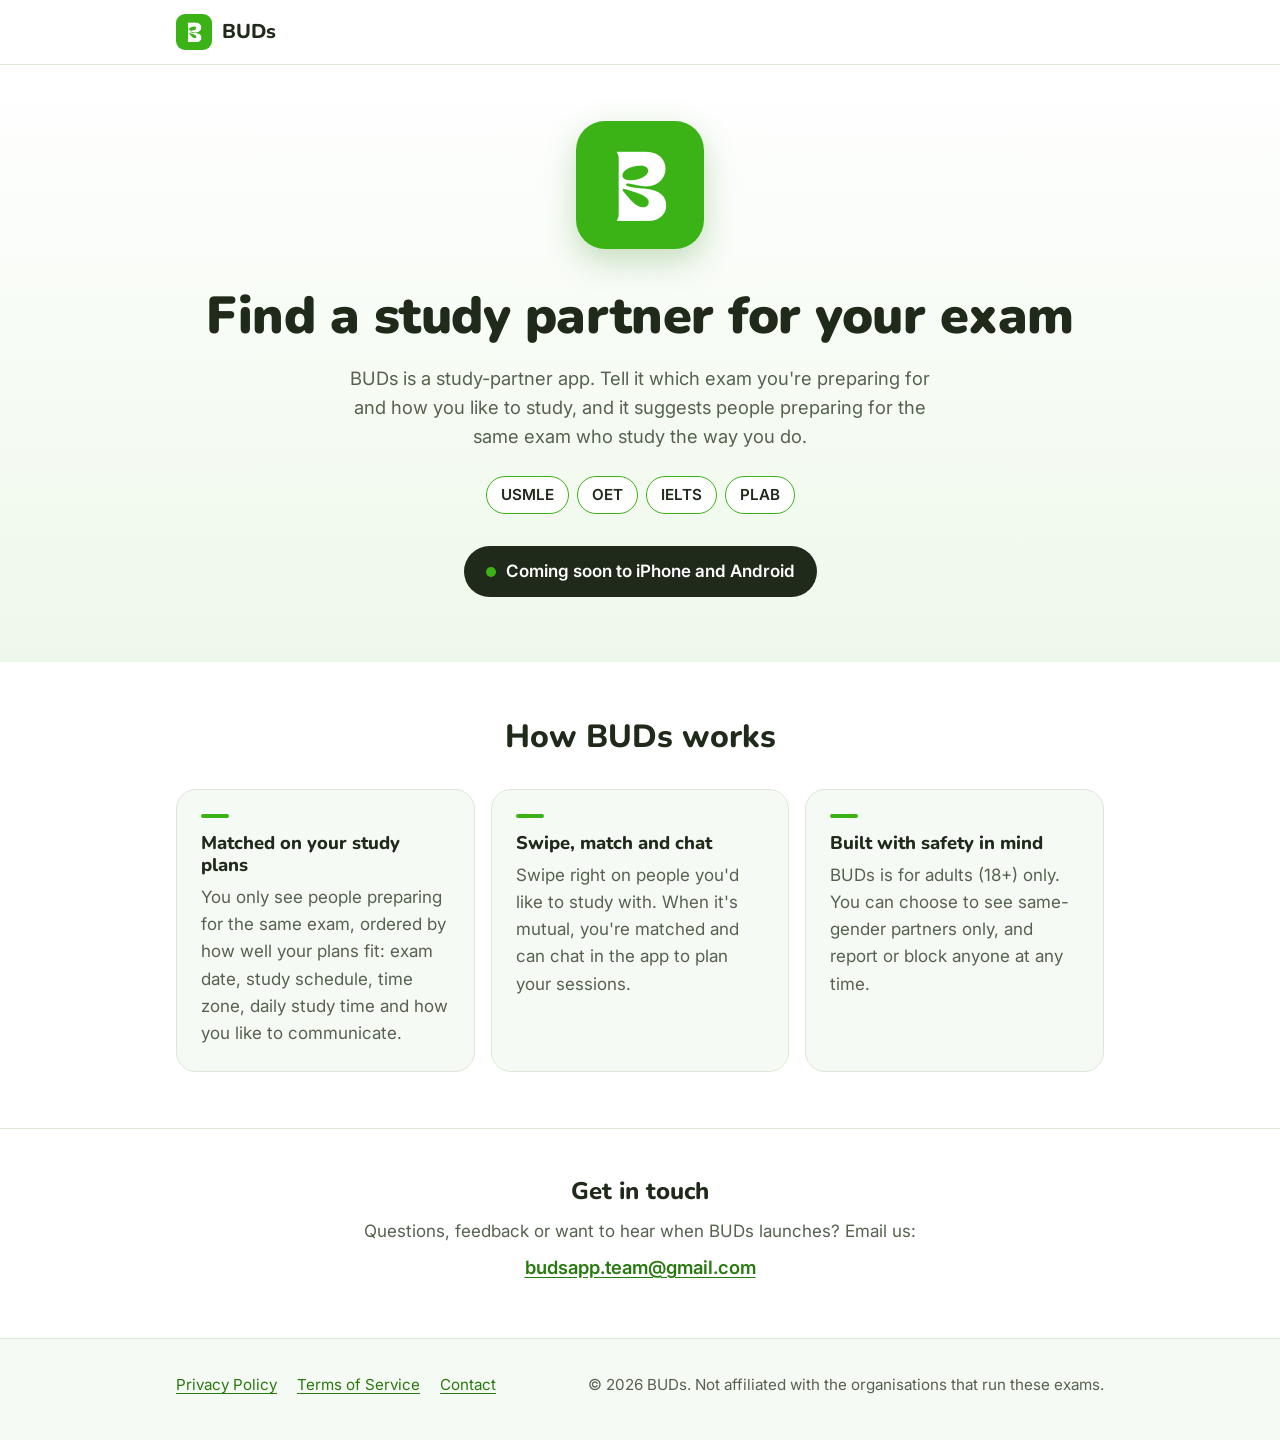
==== commit 05545bf1: "Replace the pre-registration page with a simple landing page The landing page says what BUDs is, tha" ====
--- a/index.html
+++ b/index.html
@@ -1,759 +1,98 @@
 <!DOCTYPE html>
 <html lang="en">
 <head>
-    <meta charset="UTF-8">
-    <meta name="viewport" content="width=device-width, initial-scale=1.0">
-    <title>Buds - Find Your Perfect Study Partner</title>
-    <link href="https://fonts.googleapis.com/css2?family=Nunito:wght@400;600;700;800;900&family=Inter:wght@400;500;600;700&display=swap" rel="stylesheet">
-    <style>
-        :root {
-            --primary: #10b981;
-            --primary-dark: #059669;
-            --primary-light: #d1fae5;
-            --accent: #fbbf24;
-            --accent-dark: #f59e0b;
-            --accent-light: #fef3c7;
-            --dark: #1f2937;
-            --light: #fefce8;
-            --white: #ffffff;
-            --gray: #6b7280;
-            --gray-light: #f3f4f6;
-            --danger: #ef4444;
-            --success: #22c55e;
-            --chick-yellow: #fef08a;
-            --chick-orange: #f97316;
-        }
-
-        * { margin: 0; padding: 0; box-sizing: border-box; }
-
-        body {
-            font-family: 'Inter', sans-serif;
-            background: var(--light);
-            color: var(--dark);
-            line-height: 1.6;
-            overflow-x: hidden;
-        }
-
-        h1, h2, h3, h4, h5, h6 { font-family: 'Nunito', sans-serif; font-weight: 800; }
-
-        @keyframes float {
-            0%, 100% { transform: translateY(0px) rotate(0deg); }
-            25% { transform: translateY(-15px) rotate(2deg); }
-            50% { transform: translateY(-5px) rotate(0deg); }
-            75% { transform: translateY(-20px) rotate(-2deg); }
-        }
-
-        @keyframes bounce {
-            0%, 100% { transform: translateY(0); }
-            50% { transform: translateY(-10px); }
-        }
-
-        @keyframes pulse-glow {
-            0%, 100% { box-shadow: 0 0 20px rgba(251, 191, 36, 0.3); }
-            50% { box-shadow: 0 0 40px rgba(251, 191, 36, 0.6); }
-        }
-
-        @keyframes slideInUp {
-            from { opacity: 0; transform: translateY(40px); }
-            to { opacity: 1; transform: translateY(0); }
-        }
-
-        .animate-up { animation: slideInUp 0.8s ease forwards; }
-        .delay-1 { animation-delay: 0.2s; opacity: 0; }
-        .delay-2 { animation-delay: 0.4s; opacity: 0; }
-        .delay-3 { animation-delay: 0.6s; opacity: 0; }
-        .delay-4 { animation-delay: 0.8s; opacity: 0; }
-
-        .hero {
-            background: linear-gradient(180deg, var(--light) 0%, var(--accent-light) 50%, var(--chick-yellow) 100%);
-            min-height: 100vh;
-            display: flex;
-            align-items: center;
-            justify-content: center;
-            text-align: center;
-            padding: 2rem 1rem;
-            position: relative;
-            overflow: hidden;
-        }
-
-        .hero::before {
-            content: '';
-            position: absolute;
-            top: 0; left: 0; width: 100%; height: 100%;
-            background: 
-                radial-gradient(circle at 20% 80%, rgba(251, 191, 36, 0.2) 0%, transparent 50%),
-                radial-gradient(circle at 80% 20%, rgba(16, 185, 129, 0.15) 0%, transparent 50%);
-            pointer-events: none;
-        }
-
-        .floating-egg {
-            position: absolute;
-            width: 60px; height: 80px;
-            background: linear-gradient(145deg, #fef9c3, #fde68a);
-            border-radius: 50% 50% 50% 50% / 60% 60% 40% 40%;
-            opacity: 0.3;
-            animation: float 8s ease-in-out infinite;
-        }
-        .floating-egg:nth-child(1) { top: 10%; left: 5%; animation-delay: 0s; transform: scale(0.8); }
-        .floating-egg:nth-child(2) { top: 60%; right: 8%; animation-delay: 2s; transform: scale(1.2); }
-        .floating-egg:nth-child(3) { bottom: 15%; left: 15%; animation-delay: 4s; transform: scale(0.6); }
-        .floating-egg:nth-child(4) { top: 30%; right: 20%; animation-delay: 1s; transform: scale(0.9); }
-
-        .hero-content { position: relative; z-index: 2; max-width: 900px; }
-
-        .chick-logo {
-            width: 140px;
-            height: 140px;
-            margin: 0 auto 1.5rem;
-            animation: float 4s ease-in-out infinite;
-            border-radius: 50%;
-            overflow: hidden;
-            box-shadow: 0 8px 30px rgba(251, 191, 36, 0.4);
-            background: white;
-            padding: 10px;
-        }
-
-        .chick-logo img {
-            width: 100%;
-            height: 100%;
-            object-fit: contain;
-            border-radius: 50%;
-        }
-
-        .badge {
-            display: inline-flex; align-items: center; gap: 0.5rem;
-            background: var(--white); border: 2px solid var(--accent);
-            color: var(--accent-dark); padding: 0.6rem 1.5rem;
-            border-radius: 50px; font-size: 0.875rem; font-weight: 700;
-            margin-bottom: 1.5rem;
-            box-shadow: 0 4px 15px rgba(251, 191, 36, 0.2);
-            animation: bounce 2s ease-in-out infinite, slideInUp 0.8s ease forwards;
-        }
-        .badge::before { content: '✨'; }
-
-        .hero h1 {
-            font-size: clamp(2.5rem, 5vw, 4.5rem);
-            font-weight: 900; color: var(--dark);
-            line-height: 1.1; margin-bottom: 1.5rem;
-            animation: slideInUp 0.8s ease 0.2s forwards; opacity: 0;
-        }
-        .hero h1 span { color: var(--primary); position: relative; display: inline-block; }
-        .hero h1 span::after {
-            content: ''; position: absolute; bottom: -5px; left: 0;
-            width: 100%; height: 12px; background: var(--accent);
-            opacity: 0.4; border-radius: 10px; z-index: -1;
-        }
-
-        .hero-subtitle {
-            font-size: clamp(1.1rem, 2vw, 1.4rem); color: var(--gray);
-            max-width: 600px; margin: 0 auto 2rem; font-weight: 500;
-            animation: slideInUp 0.8s ease 0.4s forwards; opacity: 0;
-        }
-
-        .stats-bar {
-            display: flex; justify-content: center; gap: 2rem;
-            margin: 2rem 0; flex-wrap: wrap;
-            animation: slideInUp 0.8s ease 0.6s forwards; opacity: 0;
-        }
-        .stat-item {
-            background: var(--white); padding: 1.25rem 2rem;
-            border-radius: 20px; box-shadow: 0 4px 20px rgba(0,0,0,0.06);
-            text-align: center; min-width: 140px; transition: transform 0.3s ease;
-        }
-        .stat-item:hover { transform: translateY(-5px); }
-        .stat-icon { font-size: 1.75rem; margin-bottom: 0.5rem; }
-        .stat-number { font-family: 'Nunito', sans-serif; font-size: 2rem; font-weight: 900; color: var(--dark); line-height: 1; }
-        .stat-label { font-size: 0.8rem; color: var(--gray); font-weight: 600; text-transform: uppercase; letter-spacing: 0.05em; margin-top: 0.25rem; }
-
-        .founding-card {
-            background: var(--white); border-radius: 24px; padding: 2rem;
-            max-width: 520px; margin: 2rem auto;
-            box-shadow: 0 20px 60px rgba(0,0,0,0.08);
-            border: 3px solid var(--accent); position: relative;
-            animation: slideInUp 0.8s ease 0.8s forwards; opacity: 0;
-        }
-        .founding-card::before {
-            content: '👑'; position: absolute; top: -20px; left: 50%;
-            transform: translateX(-50%); font-size: 2rem; background: var(--accent);
-            width: 50px; height: 50px; border-radius: 50%;
-            display: flex; align-items: center; justify-content: center;
-            box-shadow: 0 4px 15px rgba(251, 191, 36, 0.4);
-        }
-
-        .founding-header { display: flex; align-items: center; justify-content: space-between; margin-bottom: 1.25rem; padding-top: 1rem; }
-        .founding-title { color: var(--dark); font-size: 1.3rem; font-weight: 800; font-family: 'Nunito', sans-serif; }
-        .spots-left {
-            background: linear-gradient(135deg, var(--danger), #dc2626);
-            color: white; padding: 0.4rem 1rem; border-radius: 50px;
-            font-size: 0.85rem; font-weight: 800;
-            animation: pulse-glow 2s ease-in-out infinite;
-        }
-        .spots-left.warning { background: linear-gradient(135deg, var(--accent-dark), #d97706); }
-        .spots-left.safe { background: linear-gradient(135deg, var(--success), #16a34a); }
-
-        .progress-container { margin-bottom: 1.5rem; }
-        .progress-label { display: flex; justify-content: space-between; font-size: 0.85rem; font-weight: 600; color: var(--gray); margin-bottom: 0.5rem; }
-        .progress-bar { width: 100%; height: 14px; background: var(--gray-light); border-radius: 10px; overflow: hidden; position: relative; }
-        .progress-fill { height: 100%; background: linear-gradient(90deg, var(--accent), var(--accent-dark), var(--chick-orange)); border-radius: 10px; transition: width 1.5s ease; position: relative; }
-        .progress-fill::after {
-            content: ''; position: absolute; right: -5px; top: 50%; transform: translateY(-50%);
-            width: 20px; height: 20px; background: var(--accent-dark); border-radius: 50%;
-            border: 3px solid white; box-shadow: 0 2px 8px rgba(0,0,0,0.2);
-            animation: bounce 1s ease-in-out infinite;
-        }
-
-        .founding-benefits { list-style: none; text-align: left; margin: 1.25rem 0; }
-        .founding-benefits li {
-            color: var(--dark); padding: 0.6rem 0; display: flex; align-items: flex-start;
-            gap: 0.75rem; font-size: 0.95rem; font-weight: 500; border-bottom: 1px dashed var(--gray-light);
-        }
-        .founding-benefits li:last-child { border-bottom: none; }
-        .founding-benefits li .check { color: var(--primary); font-weight: 900; font-size: 1.1rem; min-width: 24px; text-align: center; }
-
-        .referral-bonus {
-            background: linear-gradient(135deg, var(--primary-light), #ecfdf5);
-            border: 2px solid var(--primary); border-radius: 16px; padding: 1.25rem;
-            margin-top: 1rem; text-align: center; position: relative; overflow: hidden;
-        }
-        .referral-bonus::before { content: '🎁'; position: absolute; top: -5px; right: 10px; font-size: 1.5rem; opacity: 0.3; }
-        .referral-bonus p { color: var(--primary-dark); font-weight: 700; font-size: 1rem; margin: 0.25rem 0; }
-        .referral-bonus .highlight { color: var(--dark); font-size: 1.15rem; font-weight: 800; }
-
-        .cta-group { display: flex; gap: 1rem; justify-content: center; flex-wrap: wrap; margin-top: 2rem; animation: slideInUp 0.8s ease 1s forwards; opacity: 0; }
-        .btn {
-            padding: 1.1rem 2.5rem; border-radius: 16px; font-weight: 800; font-size: 1.05rem;
-            cursor: pointer; transition: all 0.3s ease; border: none; text-decoration: none;
-            display: inline-flex; align-items: center; gap: 0.5rem; font-family: 'Nunito', sans-serif;
-            position: relative; overflow: hidden;
-        }
-        .btn::after {
-            content: ''; position: absolute; top: 50%; left: 50%; width: 0; height: 0;
-            background: rgba(255,255,255,0.2); border-radius: 50%; transform: translate(-50%, -50%);
-            transition: width 0.6s, height 0.6s;
-        }
-        .btn:active::after { width: 300px; height: 300px; }
-
-        .btn-primary {
-            background: linear-gradient(135deg, var(--primary), var(--primary-dark)); color: white;
-            box-shadow: 0 10px 40px rgba(16, 185, 129, 0.35);
-        }
-        .btn-primary:hover { transform: translateY(-3px); box-shadow: 0 15px 50px rgba(16, 185, 129, 0.45); }
-
-        .btn-secondary {
-            background: var(--white); color: var(--dark); border: 2px solid var(--accent);
-            box-shadow: 0 4px 20px rgba(251, 191, 36, 0.15);
-        }
-        .btn-secondary:hover { background: var(--accent-light); transform: translateY(-3px); border-color: var(--accent-dark); }
-
-        .exams-section { padding: 4rem 2rem 5rem; max-width: 1200px; margin: 0 auto; background: var(--white); }
-        .section-header { text-align: center; margin-bottom: 3rem; }
-        .section-header h2 { font-size: clamp(2rem, 3.5vw, 3rem); font-weight: 900; margin-bottom: 1rem; color: var(--dark); }
-        .section-header p { color: var(--gray); max-width: 600px; margin: 0 auto; font-size: 1.1rem; }
-        .section-icon { font-size: 3rem; margin-bottom: 1rem; display: inline-block; animation: float 3s ease-in-out infinite; }
-
-        .exam-grid { display: grid; grid-template-columns: repeat(auto-fit, minmax(280px, 1fr)); gap: 1.5rem; }
-        .exam-card {
-            background: var(--white); border-radius: 24px; padding: 2rem;
-            box-shadow: 0 4px 24px rgba(0,0,0,0.06); transition: all 0.4s ease;
-            border: 2px solid transparent; position: relative; overflow: hidden;
-        }
-        .exam-card::before { content: ''; position: absolute; top: 0; left: 0; width: 100%; height: 5px; border-radius: 24px 24px 0 0; }
-        .exam-card.usmle1::before { background: linear-gradient(90deg, #ef4444, #f87171); }
-        .exam-card.usmle2::before { background: linear-gradient(90deg, #f97316, #fb923c); }
-        .exam-card.oet::before { background: linear-gradient(90deg, #8b5cf6, #a78bfa); }
-        .exam-card.ielts::before { background: linear-gradient(90deg, #06b6d4, #22d3ee); }
-        .exam-card:hover { transform: translateY(-8px); box-shadow: 0 20px 50px rgba(0,0,0,0.12); border-color: var(--accent); }
-
-        .exam-icon-wrap {
-            width: 70px; height: 70px; border-radius: 20px;
-            display: flex; align-items: center; justify-content: center;
-            font-size: 2rem; margin-bottom: 1.25rem; transition: transform 0.3s ease;
-        }
-        .exam-card:hover .exam-icon-wrap { transform: scale(1.1) rotate(5deg); }
-        .usmle1 .exam-icon-wrap { background: linear-gradient(135deg, #fef2f2, #fee2e2); }
-        .usmle2 .exam-icon-wrap { background: linear-gradient(135deg, #fff7ed, #ffedd5); }
-        .oet .exam-icon-wrap { background: linear-gradient(135deg, #f5f3ff, #ede9fe); }
-        .ielts .exam-icon-wrap { background: linear-gradient(135deg, #ecfeff, #cffafe); }
-
-        .exam-card h3 { font-size: 1.5rem; font-weight: 800; margin-bottom: 0.75rem; color: var(--dark); }
-        .exam-card > p { color: var(--gray); font-size: 0.95rem; margin-bottom: 1.5rem; line-height: 1.6; }
-
-        .exam-spots { display: flex; align-items: center; justify-content: space-between; margin-bottom: 1.5rem; background: var(--gray-light); padding: 0.75rem 1rem; border-radius: 12px; }
-        .spot-counter { display: flex; align-items: center; gap: 0.5rem; }
-        .spot-dot { width: 10px; height: 10px; border-radius: 50%; background: var(--success); animation: bounce 2s infinite; }
-        .spot-dot.warning { background: var(--accent); }
-        .spot-dot.danger { background: var(--danger); animation: bounce 0.5s infinite; }
-        .spot-text { font-size: 0.85rem; font-weight: 600; color: var(--gray); }
-        .spot-number { font-family: 'Nunito', sans-serif; font-size: 1.5rem; font-weight: 900; color: var(--dark); }
-
-        .exam-features { list-style: none; margin-bottom: 1.5rem; }
-        .exam-features li { padding: 0.5rem 0; font-size: 0.9rem; color: var(--gray); display: flex; align-items: center; gap: 0.5rem; }
-        .exam-features li::before { content: '✓'; color: var(--primary); font-weight: 900; font-size: 1rem; }
-
-        .exam-btn { width: 100%; padding: 1rem; border-radius: 14px; border: 2px solid var(--primary); background: transparent; color: var(--primary); font-weight: 800; cursor: pointer; transition: all 0.3s ease; font-size: 1rem; font-family: 'Nunito', sans-serif; }
-        .exam-btn:hover { background: var(--primary); color: white; transform: translateY(-2px); box-shadow: 0 8px 25px rgba(16, 185, 129, 0.3); }
-        .exam-btn.full { background: var(--gray-light); border-color: var(--gray-light); color: var(--gray); cursor: not-allowed; }
-
-        .how-it-works { background: linear-gradient(180deg, var(--white) 0%, var(--light) 100%); padding: 5rem 2rem; position: relative; }
-        .how-it-works::before { content: ''; position: absolute; top: -50px; left: 0; width: 100%; height: 100px; background: var(--white); border-radius: 50% 50% 0 0 / 100% 100% 0 0; }
-        .steps-container { max-width: 1000px; margin: 0 auto; display: grid; grid-template-columns: repeat(auto-fit, minmax(280px, 1fr)); gap: 2rem; position: relative; z-index: 1; }
-        .step { text-align: center; padding: 2rem; background: var(--white); border-radius: 24px; box-shadow: 0 8px 30px rgba(0,0,0,0.06); transition: transform 0.3s ease; position: relative; }
-        .step:hover { transform: translateY(-5px); }
-        .step-number { width: 70px; height: 70px; background: linear-gradient(135deg, var(--accent), var(--accent-dark)); color: white; border-radius: 50%; display: flex; align-items: center; justify-content: center; font-size: 1.75rem; font-weight: 900; margin: 0 auto 1.5rem; font-family: 'Nunito', sans-serif; box-shadow: 0 8px 25px rgba(251, 191, 36, 0.3); transition: transform 0.3s ease; }
-        .step:hover .step-number { transform: scale(1.1) rotate(10deg); }
-        .step h3 { font-size: 1.4rem; font-weight: 800; margin-bottom: 0.75rem; color: var(--dark); }
-        .step p { color: var(--gray); font-size: 0.95rem; line-height: 1.6; }
-        .step-icon { font-size: 2.5rem; margin-bottom: 1rem; display: block; }
-
-        .referral-section { background: linear-gradient(135deg, var(--primary) 0%, var(--primary-dark) 100%); padding: 5rem 2rem; text-align: center; color: white; position: relative; overflow: hidden; }
-        .referral-section::before { content: ''; position: absolute; top: -100px; right: -100px; width: 300px; height: 300px; background: rgba(255,255,255,0.05); border-radius: 50%; }
-        .referral-section::after { content: ''; position: absolute; bottom: -50px; left: -50px; width: 200px; height: 200px; background: rgba(255,255,255,0.05); border-radius: 50%; }
-        .referral-content { max-width: 800px; margin: 0 auto; position: relative; z-index: 1; }
-        .referral-section h2 { font-size: clamp(2rem, 3.5vw, 3rem); font-weight: 900; margin-bottom: 1rem; }
-        .referral-section > .referral-content > p { font-size: 1.15rem; opacity: 0.9; margin-bottom: 2rem; max-width: 600px; margin-left: auto; margin-right: auto; }
-        .referral-cards { display: grid; grid-template-columns: repeat(auto-fit, minmax(250px, 1fr)); gap: 1.5rem; margin-top: 2rem; }
-        .referral-card { background: rgba(255,255,255,0.12); backdrop-filter: blur(10px); border: 2px solid rgba(255,255,255,0.2); border-radius: 20px; padding: 2rem; transition: transform 0.3s ease, background 0.3s ease; }
-        .referral-card:hover { transform: translateY(-5px); background: rgba(255,255,255,0.18); }
-        .referral-card .icon { font-size: 2.5rem; margin-bottom: 1rem; display: block; }
-        .referral-card h3 { font-size: 1.3rem; font-weight: 800; margin-bottom: 0.75rem; }
-        .referral-card p { font-size: 0.95rem; opacity: 0.85; margin: 0; line-height: 1.6; }
-
-        .faq-section { padding: 5rem 2rem; max-width: 800px; margin: 0 auto; background: var(--white); }
-        .faq-item { border-bottom: 2px solid var(--gray-light); padding: 1.5rem 0; }
-        .faq-question { font-weight: 800; font-size: 1.15rem; cursor: pointer; display: flex; justify-content: space-between; align-items: center; color: var(--dark); font-family: 'Nunito', sans-serif; transition: color 0.3s ease; }
-        .faq-question:hover { color: var(--primary); }
-        .faq-toggle { width: 32px; height: 32px; background: var(--accent-light); border-radius: 50%; display: flex; align-items: center; justify-content: center; font-weight: 800; color: var(--accent-dark); transition: transform 0.3s ease, background 0.3s ease; flex-shrink: 0; margin-left: 1rem; }
-        .faq-question.active .faq-toggle { transform: rotate(45deg); background: var(--primary); color: white; }
-        .faq-answer { color: var(--gray); margin-top: 1rem; font-size: 1rem; line-height: 1.7; max-height: 0; overflow: hidden; transition: max-height 0.4s ease, opacity 0.4s ease; opacity: 0; }
-        .faq-answer.active { max-height: 500px; opacity: 1; }
-
-        .footer { background: var(--dark); color: rgba(255,255,255,0.6); padding: 3rem 2rem; text-align: center; }
-        .footer-links { display: flex; justify-content: center; gap: 2rem; margin-bottom: 1.5rem; flex-wrap: wrap; }
-        .footer-links a { color: rgba(255,255,255,0.6); text-decoration: none; transition: color 0.3s; font-weight: 500; }
-        .footer-links a:hover { color: var(--accent); }
-        .footer-chick { font-size: 2rem; margin-bottom: 1rem; display: inline-block; animation: float 3s ease-in-out infinite; }
-
-        .modal-overlay { display: none; position: fixed; top: 0; left: 0; width: 100%; height: 100%; background: rgba(31, 41, 55, 0.7); backdrop-filter: blur(8px); z-index: 1000; align-items: center; justify-content: center; padding: 1rem; opacity: 0; transition: opacity 0.3s ease; }
-        .modal-overlay.active { display: flex; opacity: 1; }
-        .modal { background: var(--white); border-radius: 28px; padding: 2.5rem; max-width: 520px; width: 100%; max-height: 90vh; overflow-y: auto; position: relative; transform: translateY(30px) scale(0.95); transition: transform 0.4s ease; box-shadow: 0 30px 80px rgba(0,0,0,0.2); border: 3px solid var(--accent); }
-        .modal-overlay.active .modal { transform: translateY(0) scale(1); }
-        .modal-close { position: absolute; top: 1.5rem; right: 1.5rem; background: var(--gray-light); border: none; font-size: 1.5rem; cursor: pointer; color: var(--gray); width: 40px; height: 40px; border-radius: 50%; display: flex; align-items: center; justify-content: center; transition: all 0.3s ease; }
-        .modal-close:hover { background: var(--danger); color: white; transform: rotate(90deg); }
-
-        .modal-chick-logo {
-            width: 80px;
-            height: 80px;
-            margin: 0 auto 1rem;
-            border-radius: 50%;
-            overflow: hidden;
-            box-shadow: 0 4px 15px rgba(251, 191, 36, 0.3);
-            background: white;
-            padding: 5px;
-            animation: float 3s ease-in-out infinite;
-        }
-        .modal-chick-logo img {
-            width: 100%;
-            height: 100%;
-            object-fit: contain;
-            border-radius: 50%;
-        }
-
-        #formContent h2 { font-size: 1.75rem; font-weight: 900; margin-bottom: 0.5rem; text-align: center; color: var(--dark); }
-        .modal-subtitle { color: var(--gray); margin-bottom: 1.75rem; text-align: center; font-size: 1rem; }
-        .form-group { margin-bottom: 1.25rem; }
-        .form-group label { display: block; font-weight: 700; margin-bottom: 0.5rem; font-size: 0.9rem; color: var(--dark); font-family: 'Nunito', sans-serif; }
-        .form-group input, .form-group select { width: 100%; padding: 1rem 1.25rem; border: 2px solid var(--gray-light); border-radius: 14px; font-size: 1rem; transition: all 0.3s ease; font-family: 'Inter', sans-serif; background: var(--white); }
-        .form-group input:focus, .form-group select:focus { outline: none; border-color: var(--accent); box-shadow: 0 0 0 4px var(--accent-light); }
-        .referral-code-input { display: flex; gap: 0.5rem; }
-        .referral-code-input input { flex: 1; text-transform: uppercase; }
-        .btn-check { padding: 1rem 1.25rem; background: var(--accent-light); border: 2px solid var(--accent); border-radius: 14px; font-weight: 700; cursor: pointer; white-space: nowrap; color: var(--accent-dark); font-family: 'Nunito', sans-serif; transition: all 0.3s ease; }
-        .btn-check:hover { background: var(--accent); color: white; }
-        .btn-submit { width: 100%; padding: 1.1rem; background: linear-gradient(135deg, var(--primary), var(--primary-dark)); color: white; border: none; border-radius: 16px; font-weight: 800; font-size: 1.1rem; cursor: pointer; transition: all 0.3s ease; margin-top: 0.5rem; font-family: 'Nunito', sans-serif; box-shadow: 0 8px 30px rgba(16, 185, 129, 0.3); }
-        .btn-submit:hover { transform: translateY(-2px); box-shadow: 0 12px 40px rgba(16, 185, 129, 0.4); }
-        .success-message { display: none; text-align: center; padding: 1rem; }
-        .success-message.active { display: block; animation: slideInUp 0.6s ease; }
-
-        .success-chick-logo {
-            width: 100px;
-            height: 100px;
-            margin: 0 auto 1rem;
-            border-radius: 50%;
-            overflow: hidden;
-            box-shadow: 0 6px 20px rgba(251, 191, 36, 0.4);
-            background: white;
-            padding: 8px;
-            animation: float 2s ease-in-out infinite;
-        }
-        .success-chick-logo img {
-            width: 100%;
-            height: 100%;
-            object-fit: contain;
-            border-radius: 50%;
-        }
-
-        .success-message h2 { font-size: 2rem; font-weight: 900; color: var(--primary); margin-bottom: 0.5rem; }
-        .success-message > p { color: var(--gray); font-size: 1.1rem; margin-bottom: 0.5rem; }
-        .success-code { background: linear-gradient(135deg, var(--accent-light), var(--chick-yellow)); padding: 1.25rem; border-radius: 16px; font-family: 'Nunito', monospace; font-size: 1.5rem; font-weight: 900; color: var(--dark); margin: 1rem 0; letter-spacing: 0.05em; border: 2px dashed var(--accent-dark); position: relative; }
-        .success-code::before { content: '🎫'; position: absolute; top: -10px; left: 50%; transform: translateX(-50%); font-size: 1.5rem; background: var(--white); padding: 0 0.5rem; }
-        .share-buttons { display: flex; gap: 0.75rem; justify-content: center; margin-top: 1.5rem; flex-wrap: wrap; }
-        .share-btn { padding: 0.875rem 1.5rem; border-radius: 14px; font-weight: 700; cursor: pointer; border: none; font-size: 0.95rem; font-family: 'Nunito', sans-serif; transition: all 0.3s ease; display: flex; align-items: center; gap: 0.5rem; }
-        .share-btn:hover { transform: translateY(-2px); }
-        .share-btn.whatsapp { background: linear-gradient(135deg, #25d366, #128c7e); color: white; box-shadow: 0 4px 15px rgba(37, 211, 102, 0.3); }
-        .share-btn.telegram { background: linear-gradient(135deg, #0088cc, #005f8a); color: white; box-shadow: 0 4px 15px rgba(0, 136, 204, 0.3); }
-        .share-btn.copy { background: var(--gray-light); color: var(--dark); border: 2px solid var(--gray-light); }
-        .share-btn.copy:hover { background: var(--dark); color: white; }
-
-        .toast { position: fixed; bottom: 2rem; right: 2rem; background: var(--dark); color: white; padding: 1rem 1.5rem; border-radius: 16px; font-weight: 700; z-index: 2000; transform: translateY(100px); opacity: 0; transition: all 0.4s ease; box-shadow: 0 10px 40px rgba(0,0,0,0.2); display: flex; align-items: center; gap: 0.75rem; }
-        .toast.show { transform: translateY(0); opacity: 1; }
-        .toast-icon { font-size: 1.25rem; }
-
-        @media (max-width: 768px) {
-            .stats-bar { gap: 1rem; }
-            .stat-item { min-width: 120px; padding: 1rem 1.25rem; }
-            .stat-number { font-size: 1.5rem; }
-            .cta-group { flex-direction: column; align-items: center; }
-            .btn { width: 100%; max-width: 300px; justify-content: center; }
-            .referral-cards { grid-template-columns: 1fr; }
-            .modal { padding: 1.5rem; border-radius: 20px; }
-            .founding-card { padding: 1.5rem; }
-            .chick-logo { width: 120px; height: 120px; }
-        }
-
-        .scroll-reveal { opacity: 0; transform: translateY(30px); transition: all 0.8s ease; }
-        .scroll-reveal.visible { opacity: 1; transform: translateY(0); }
-    </style>
+  <meta charset="utf-8">
+  <meta name="viewport" content="width=device-width, initial-scale=1">
+  <title>BUDs – Find a study partner for your exam</title>
+  <meta name="description" content="BUDs is a study-partner app for people preparing for USMLE, OET, IELTS and PLAB. Coming soon to iPhone and Android.">
+  <meta name="theme-color" content="#3BB317">
+  <meta property="og:title" content="BUDs – Find a study partner for your exam">
+  <meta property="og:description" content="A study-partner app for USMLE, OET, IELTS and PLAB. Coming soon to iPhone and Android.">
+  <meta property="og:image" content="https://osamaag.github.io/buds-landing/icon.png">
+  <meta property="og:type" content="website">
+  <link rel="icon" type="image/png" href="favicon.png">
+  <link rel="apple-touch-icon" href="apple-touch-icon.png">
+  <link rel="preconnect" href="https://fonts.googleapis.com">
+  <link rel="preconnect" href="https://fonts.gstatic.com" crossorigin>
+  <link href="https://fonts.googleapis.com/css2?family=Inter:wght@400;600&family=Nunito:wght@800;900&display=swap" rel="stylesheet">
+  <link rel="stylesheet" href="styles.css">
 </head>
 <body>
+  <header class="site-header">
+    <div class="wrap">
+      <a class="brand" href="./">
+        <img src="icon.png" alt="" width="36" height="36">
+        BUDs
+      </a>
+    </div>
+  </header>
+
+  <main>
     <section class="hero">
-        <div class="floating-egg"></div>
-        <div class="floating-egg"></div>
-        <div class="floating-egg"></div>
-        <div class="floating-egg"></div>
-        <div class="hero-content">
-            <div class="chick-logo">
-                <img src="[data-uri]" alt="Buds Chick Logo">
-            </div>
-            <div class="badge">Launching Soon - Pre-Register Now</div>
-            <h1>Find Your Perfect <span>Study Partner</span></h1>
-            <p class="hero-subtitle">Match with students preparing for the same exam. Study together, stay accountable, and crush your test - just like our little chick mascot!</p>
-            <div class="stats-bar">
-                <div class="stat-item"><div class="stat-icon">🎯</div><div class="stat-number">400</div><div class="stat-label">Founding Spots</div></div>
-                <div class="stat-item"><div class="stat-icon">📚</div><div class="stat-number">4</div><div class="stat-label">Exams</div></div>
-                <div class="stat-item"><div class="stat-icon">🐥</div><div class="stat-number">100%</div><div class="stat-label">Free for Founders</div></div>
-            </div>
-            <div class="founding-card">
-                <div class="founding-header"><div class="founding-title">Founding Member</div><div class="spots-left" id="heroSpots">247 left</div></div>
-                <div class="progress-container">
-                    <div class="progress-label"><span>Spots claimed</span><span id="progressText">153 / 400</span></div>
-                    <div class="progress-bar"><div class="progress-fill" id="heroProgress" style="width: 38%"></div></div>
-                </div>
-                <ul class="founding-benefits">
-                    <li><span class="check">✓</span> Free lifetime Buds Plus (unlimited swipes)</li>
-                    <li><span class="check">✓</span> "Founding Member" exclusive chick badge</li>
-                    <li><span class="check">✓</span> 48-hour early access before public launch</li>
-                    <li><span class="check">✓</span> 1 free referral code for a friend</li>
-                    <li><span class="check">✓</span> First access to AI Study Partner beta</li>
-                </ul>
-                <div class="referral-bonus">
-                    <p class="highlight">Refer 2 friends who sign up</p>
-                    <p>Get 50% off Buds Pro (AI Study Partner) forever</p>
-                </div>
-            </div>
-            <div class="cta-group">
-                <button class="btn btn-primary" onclick="openModal()">Claim Your Free Spot →</button>
-                <a href="#exams" class="btn btn-secondary">See All Exams</a>
-            </div>
-        </div>
+      <div class="wrap">
+        <img class="hero-icon" src="icon.png" alt="BUDs app icon" width="128" height="128">
+        <h1>Find a study partner for your exam</h1>
+        <p class="lead">
+          BUDs is a study-partner app. Tell it which exam you're preparing for and how you
+          like to study, and it suggests people preparing for the same exam who study the way you do.
+        </p>
+        <ul class="exams" aria-label="Exams">
+          <li>USMLE</li>
+          <li>OET</li>
+          <li>IELTS</li>
+          <li>PLAB</li>
+        </ul>
+        <p class="coming-soon">Coming soon to iPhone and Android</p>
+      </div>
     </section>
 
-    <section class="exams-section" id="exams">
-        <div class="section-header scroll-reveal">
-            <div class="section-icon">🐣</div>
-            <h2>Choose Your Exam</h2>
-            <p>Join the founding community for your specific exam. Only 100 spots per exam - don't let your chick fly away!</p>
-        </div>
-        <div class="exam-grid">
-            <div class="exam-card usmle1 scroll-reveal">
-                <div class="exam-icon-wrap">🩺</div>
-                <h3>USMLE Step 1</h3>
-                <p>Master basic sciences with a partner who matches your weak subjects and study schedule.</p>
-                <div class="exam-spots"><div class="spot-counter"><div class="spot-dot warning"></div><span class="spot-text">Spots left</span></div><span class="spot-number" id="usmle1-spots">34</span></div>
-                <ul class="exam-features"><li>Match by weak subject (biochem, anatomy, etc.)</li><li>UWorld progress sync</li><li>Same exam date window</li><li>IMG-friendly timezone matching</li></ul>
-                <button class="exam-btn" onclick="openModal('USMLE Step 1')">Join Founding 100</button>
-            </div>
-            <div class="exam-card usmle2 scroll-reveal">
-                <div class="exam-icon-wrap">🏥</div>
-                <h3>USMLE Step 2 CK</h3>
-                <p>Clinical knowledge partners who understand your rotation schedule and clinical gaps.</p>
-                <div class="exam-spots"><div class="spot-counter"><div class="spot-dot"></div><span class="spot-text">Spots left</span></div><span class="spot-number" id="usmle2-spots">67</span></div>
-                <ul class="exam-features"><li>Clinical rotation schedule matching</li><li>Specialty interest alignment</li><li>CK-specific resource sharing</li><li>Residency application timeline sync</li></ul>
-                <button class="exam-btn" onclick="openModal('USMLE Step 2 CK')">Join Founding 100</button>
-            </div>
-            <div class="exam-card oet scroll-reveal">
-                <div class="exam-icon-wrap">🎓</div>
-                <h3>OET</h3>
-                <p>Speaking and writing practice partners for healthcare professionals moving to the UK or Australia.</p>
-                <div class="exam-spots"><div class="spot-counter"><div class="spot-dot"></div><span class="spot-text">Spots left</span></div><span class="spot-number" id="oet-spots">78</span></div>
-                <ul class="exam-features"><li>Role-play speaking practice</li><li>Writing feedback exchange</li><li>Profession matching (nurse/doctor)</li><li>UK vs Australia pathway focus</li></ul>
-                <button class="exam-btn" onclick="openModal('OET')">Join Founding 100</button>
-            </div>
-            <div class="exam-card ielts scroll-reveal">
-                <div class="exam-icon-wrap">🌍</div>
-                <h3>IELTS</h3>
-                <p>Band score improvement partners for speaking, writing, and full test preparation.</p>
-                <div class="exam-spots"><div class="spot-counter"><div class="spot-dot"></div><span class="spot-text">Spots left</span></div><span class="spot-number" id="ielts-spots">89</span></div>
-                <ul class="exam-features"><li>Target band score matching</li><li>Speaking practice sessions</li><li>Writing essay exchange & feedback</li><li>Academic vs General training</li></ul>
-                <button class="exam-btn" onclick="openModal('IELTS')">Join Founding 100</button>
-            </div>
-        </div>
+    <section class="features" aria-labelledby="how-it-works">
+      <div class="wrap">
+        <h2 id="how-it-works">How BUDs works</h2>
+        <ul class="feature-list">
+          <li>
+            <h3>Matched on your study plans</h3>
+            <p>
+              You only see people preparing for the same exam, ordered by how well your plans
+              fit: exam date, study schedule, time zone, daily study time and how you like to communicate.
+            </p>
+          </li>
+          <li>
+            <h3>Swipe, match and chat</h3>
+            <p>
+              Swipe right on people you'd like to study with. When it's mutual, you're matched
+              and can chat in the app to plan your sessions.
+            </p>
+          </li>
+          <li>
+            <h3>Built with safety in mind</h3>
+            <p>
+              BUDs is for adults (18+) only. You can choose to see same-gender partners only,
+              and report or block anyone at any time.
+            </p>
+          </li>
+        </ul>
+      </div>
     </section>
 
-    <section class="how-it-works">
-        <div class="section-header scroll-reveal"><div class="section-icon">🐥</div><h2>How It Works</h2><p>Three simple steps to your perfect study partner</p></div>
-        <div class="steps-container">
-            <div class="step scroll-reveal"><span class="step-icon">📝</span><div class="step-number">1</div><h3>Create Your Profile</h3><p>Tell us your exam, target date, weak subjects, and study schedule. The more specific, the better the match.</p></div>
-            <div class="step scroll-reveal"><span class="step-icon">👆</span><div class="step-number">2</div><h3>Swipe & Match</h3><p>Browse study partners filtered by your criteria. Swipe right on someone who fits your study style.</p></div>
-            <div class="step scroll-reveal"><span class="step-icon">🤝</span><div class="step-number">3</div><h3>Study Together</h3><p>Chat, schedule sessions, share resources, and keep each other accountable until exam day.</p></div>
-        </div>
+    <section class="contact" aria-labelledby="contact">
+      <div class="wrap">
+        <h2 id="contact">Get in touch</h2>
+        <p>Questions, feedback or want to hear when BUDs launches? Email us:</p>
+        <a class="email" href="mailto:budsapp.team@gmail.com">budsapp.team@gmail.com</a>
+      </div>
     </section>
+  </main>
 
-    <section class="referral-section">
-        <div class="referral-content">
-            <h2>Share the Love, Get Rewarded 🐥</h2>
-            <p>Every founding member gets a unique referral code. Help a friend, help yourself - it's a win-win chick situation!</p>
-            <div class="referral-cards">
-                <div class="referral-card"><span class="icon">🎁</span><h3>1 Free Referral</h3><p>Give your unique code to 1 friend. They get free founding access too. Spread the chick love!</p></div>
-                <div class="referral-card"><span class="icon">🎯</span><h3>Refer 2 Friends</h3><p>Get 50% off Buds Pro (AI Study Partner) forever. Normally $4.99/mo, you pay $2.49.</p></div>
-                <div class="referral-card"><span class="icon">🏆</span><h3>Refer 5 Friends</h3><p>Get Buds Pro completely free for life. Become a legendary chick in your study community!</p></div>
-            </div>
-        </div>
-    </section>
-
-    <section class="faq-section">
-        <div class="section-header scroll-reveal"><div class="section-icon">🐣</div><h2>Frequently Asked Questions</h2></div>
-        <div class="faq-item scroll-reveal">
-            <div class="faq-question">When does the app launch?<span class="faq-toggle">+</span></div>
-            <div class="faq-answer">We're targeting launch in 2-3 weeks. Founding members get 48-hour early access before the public release. You'll receive an email with your download link and your exclusive chick badge!</div>
-        </div>
-        <div class="faq-item scroll-reveal">
-            <div class="faq-question">Is the app really free for founding members?<span class="faq-toggle">+</span></div>
-            <div class="faq-answer">Yes! Founding members get Buds Plus (unlimited swipes, advanced filters, no ads) free for life. No hidden fees, no trial period, no credit card required. Just free. Forever. Like a chick that never grows up!</div>
-        </div>
-        <div class="faq-item scroll-reveal">
-            <div class="faq-question">What happens after the founding 100 fills up?<span class="faq-toggle">+</span></div>
-            <div class="faq-answer">General access opens at $0.99 one-time for Buds Plus. Free tier will have limited swipes and ads. But founding members? They keep their free access forever. Early chicks get the worm!</div>
-        </div>
-        <div class="faq-item scroll-reveal">
-            <div class="faq-question">Can I switch my exam after signing up?<span class="faq-toggle">+</span></div>
-            <div class="faq-answer">Yes, you can update your exam preference in your profile anytime. However, your founding member status is tied to your original exam community. Your chick badge stays with you no matter what!</div>
-        </div>
-        <div class="faq-item scroll-reveal">
-            <div class="faq-question">What is the AI Study Partner?<span class="faq-toggle">+</span></div>
-            <div class="faq-answer">Coming later this year: an AI tutor that knows your weak subjects, explains concepts, quizzes you, and adapts to your study schedule. Think of it as a smart chick that knows every answer! Founding members get first beta access.</div>
-        </div>
-        <div class="faq-item scroll-reveal">
-            <div class="faq-question">Is my data safe?<span class="faq-toggle">+</span></div>
-            <div class="faq-answer">Absolutely! We use industry-standard encryption. We never sell your data. You can delete your account and all data anytime. Your chick secrets are safe with us. See our Privacy Policy for details.</div>
-        </div>
-    </section>
-
-    <footer class="footer">
-        <span class="footer-chick">🐥</span>
-        <div class="footer-links"><a href="#">Privacy Policy</a><a href="#">Terms of Service</a><a href="#">Contact Us</a><a href="#">Instagram</a><a href="#">TikTok</a></div>
-        <p>© 2026 Buds App. Built by students, for students. 🐥</p>
-    </footer>
-
-    <div class="modal-overlay" id="modal">
-        <div class="modal">
-            <button class="modal-close" onclick="closeModal()">×</button>
-            <div id="formContent">
-                <div class="modal-chick-logo">
-                    <img src="[data-uri]" alt="Buds Chick Logo">
-                </div>
-                <h2>Join the Founding 100</h2>
-                <p class="modal-subtitle">Limited spots. Free lifetime access. No credit card required.</p>
-                <form id="signupForm" onsubmit="handleSubmit(event)">
-                    <div class="form-group"><label>Full Name</label><input type="text" name="name" placeholder="Dr. Ahmed Khan" required></div>
-                    <div class="form-group"><label>Email Address</label><input type="email" name="email" placeholder="ahmed@email.com" required></div>
-                    <div class="form-group">
-                        <label>Select Your Exam</label>
-                        <select name="exam" id="examSelect" required>
-                            <option value="">Choose your exam...</option>
-                            <option value="USMLE Step 1">USMLE Step 1</option>
-                            <option value="USMLE Step 2 CK">USMLE Step 2 CK</option>
-                            <option value="OET">OET</option>
-                            <option value="IELTS">IELTS</option>
-                        </select>
-                    </div>
-                    <div class="form-group"><label>Target Exam Date</label><input type="date" name="examDate" required></div>
-                    <div class="form-group">
-                        <label>Study Timezone</label>
-                        <select name="timezone" required>
-                            <option value="">Select timezone...</option>
-                            <option value="PST">Pacific (PST/PDT)</option>
-                            <option value="MST">Mountain (MST/MDT)</option>
-                            <option value="CST">Central (CST/CDT)</option>
-                            <option value="EST">Eastern (EST/EDT)</option>
-                            <option value="GMT">UK (GMT/BST)</option>
-                            <option value="CET">Central Europe (CET/CEST)</option>
-                            <option value="IST">India (IST)</option>
-                            <option value="PKT">Pakistan (PKT)</option>
-                            <option value="AEST">Australia East (AEST/AEDT)</option>
-                            <option value="Other">Other</option>
-                        </select>
-                    </div>
-                    <div class="form-group">
-                        <label>Referral Code (Optional)</label>
-                        <div class="referral-code-input">
-                            <input type="text" name="referralCode" id="referralInput" placeholder="e.g., USMLE1-043" maxlength="12">
-                            <button type="button" class="btn-check" onclick="checkReferral()">Check</button>
-                        </div>
-                        <small style="color: var(--gray); font-size: 0.8rem; display: block; margin-top: 0.5rem;">Have a friend's code? Enter it here for priority access.</small>
-                    </div>
-                    <button type="submit" class="btn-submit">Claim My Free Spot →</button>
-                </form>
-            </div>
-            <div class="success-message" id="successMessage">
-                <div class="success-chick-logo">
-                    <img src="[data-uri]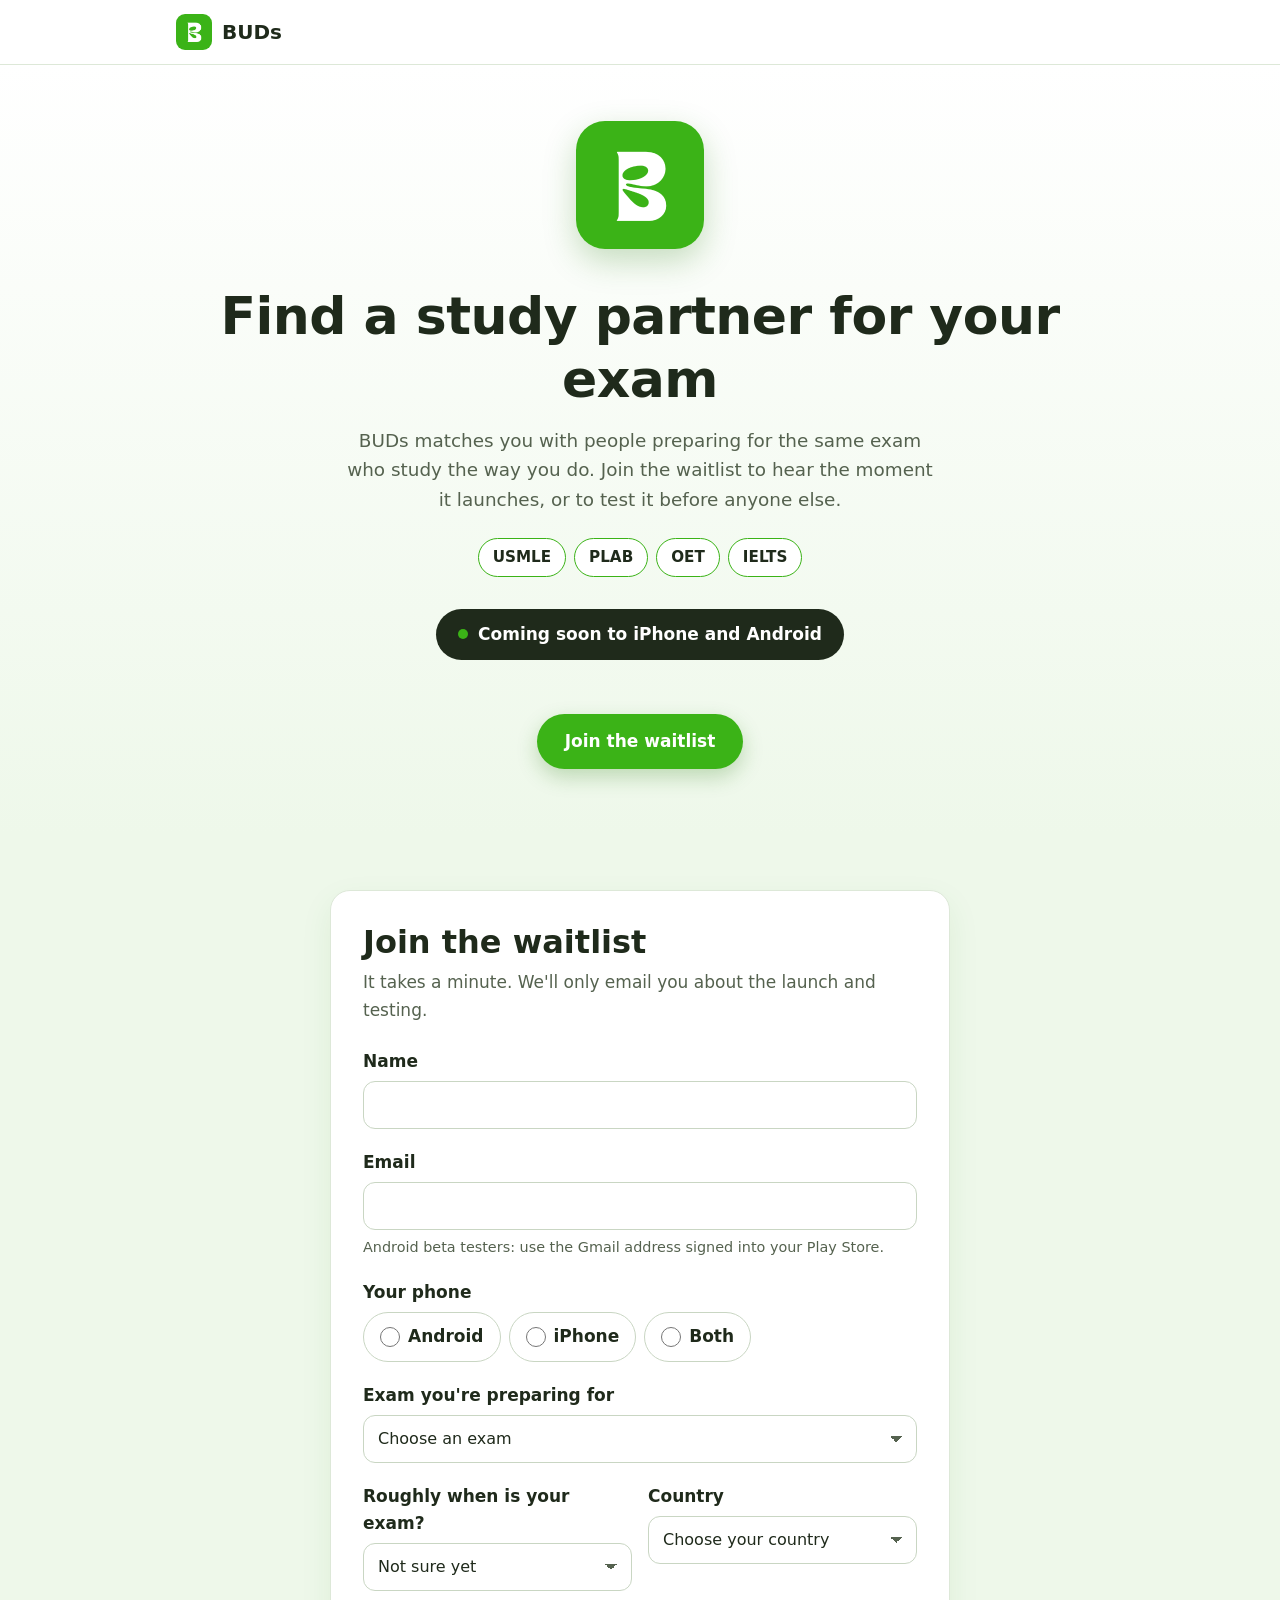
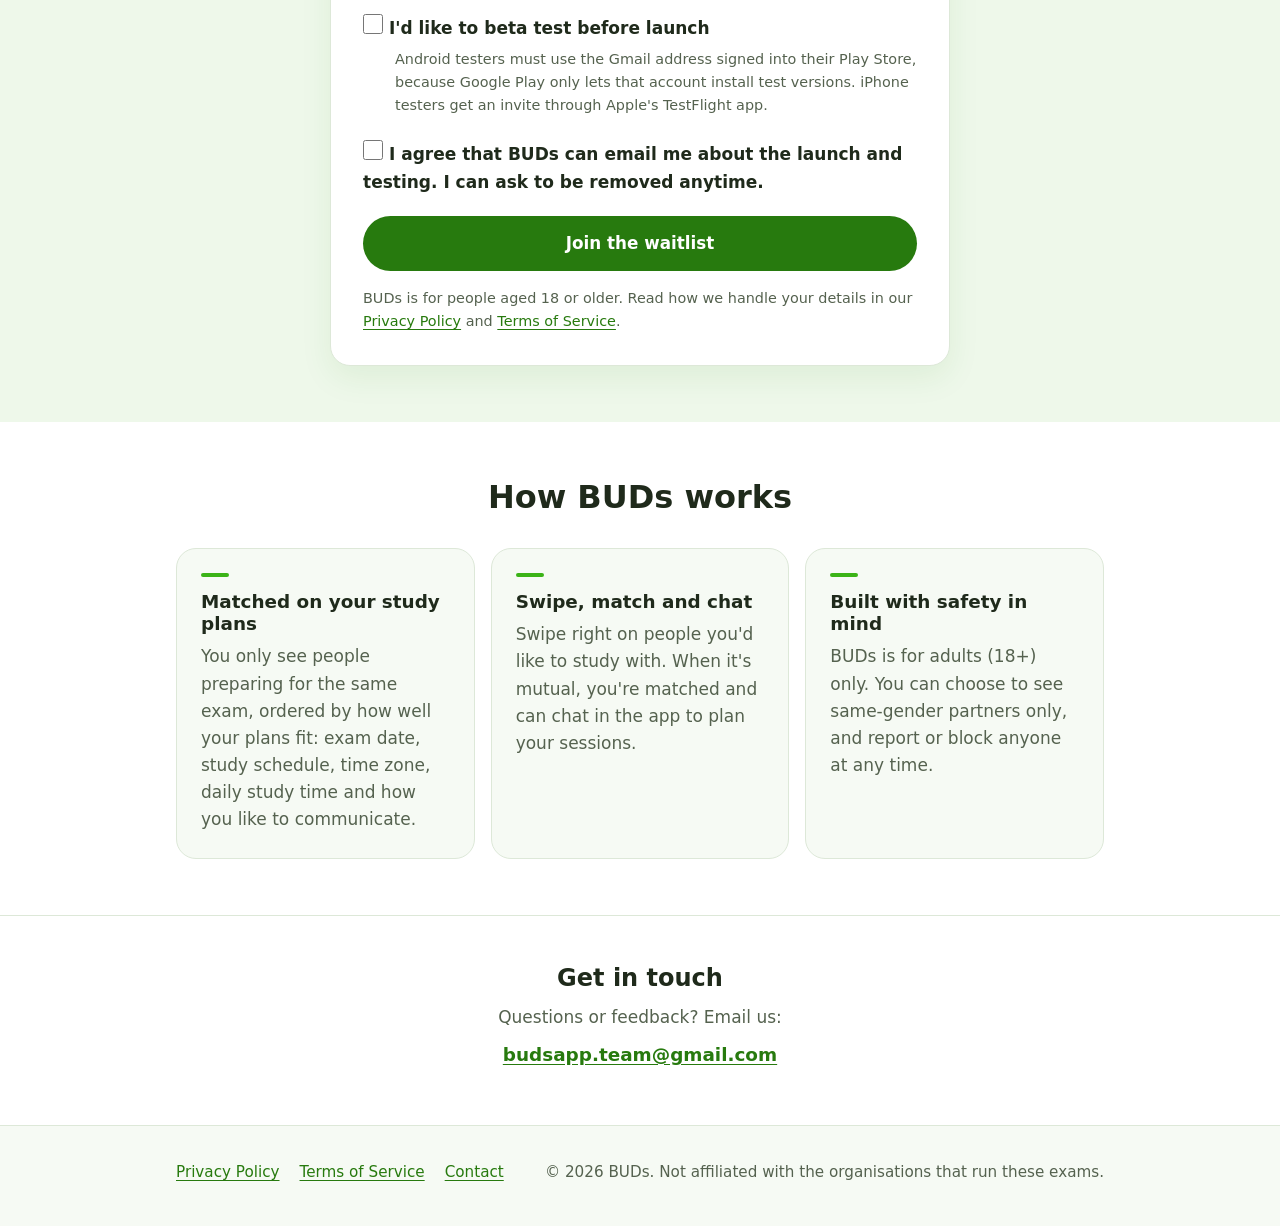
==== commit 2e681869: "Add a waitlist form saved in Supabase Pre-registration form (name, email, phone, exam, exam month, c" ====
--- a/index.html
+++ b/index.html
@@ -3,19 +3,24 @@
 <head>
   <meta charset="utf-8">
   <meta name="viewport" content="width=device-width, initial-scale=1">
-  <title>BUDs – Find a study partner for your exam</title>
-  <meta name="description" content="BUDs is a study-partner app for people preparing for USMLE, OET, IELTS and PLAB. Coming soon to iPhone and Android.">
+  <title>BUDs – Join the waitlist for the study-partner app</title>
+  <meta name="description" content="BUDs is a study-partner app for people preparing for USMLE, PLAB, OET and IELTS. Join the waitlist to hear when it launches on iPhone and Android, or to beta test it first.">
   <meta name="theme-color" content="#3BB317">
   <meta property="og:title" content="BUDs – Find a study partner for your exam">
-  <meta property="og:description" content="A study-partner app for USMLE, OET, IELTS and PLAB. Coming soon to iPhone and Android.">
+  <meta property="og:description" content="A study-partner app for USMLE, PLAB, OET and IELTS. Join the waitlist for iPhone and Android.">
   <meta property="og:image" content="https://osamaag.github.io/buds-landing/icon.png">
   <meta property="og:type" content="website">
+  <!-- Only this site's files, Google Fonts and BUDs' Supabase project may load -->
+  <meta http-equiv="Content-Security-Policy" content="default-src 'self'; script-src 'self'; style-src 'self' https://fonts.googleapis.com; font-src https://fonts.gstatic.com; img-src 'self'; connect-src https://bimbyaniablowenahoep.supabase.co; form-action 'none'; base-uri 'none'; object-src 'none'">
+  <meta name="referrer" content="strict-origin-when-cross-origin">
   <link rel="icon" type="image/png" href="favicon.png">
   <link rel="apple-touch-icon" href="apple-touch-icon.png">
   <link rel="preconnect" href="https://fonts.googleapis.com">
   <link rel="preconnect" href="https://fonts.gstatic.com" crossorigin>
+  <link rel="preconnect" href="https://bimbyaniablowenahoep.supabase.co">
   <link href="https://fonts.googleapis.com/css2?family=Inter:wght@400;600&family=Nunito:wght@800;900&display=swap" rel="stylesheet">
   <link rel="stylesheet" href="styles.css">
+  <script src="waitlist.js" defer></script>
 </head>
 <body>
   <header class="site-header">
@@ -33,16 +38,137 @@
         <img class="hero-icon" src="icon.png" alt="BUDs app icon" width="128" height="128">
         <h1>Find a study partner for your exam</h1>
         <p class="lead">
-          BUDs is a study-partner app. Tell it which exam you're preparing for and how you
-          like to study, and it suggests people preparing for the same exam who study the way you do.
+          BUDs matches you with people preparing for the same exam who study the way you do.
+          Join the waitlist to hear the moment it launches, or to test it before anyone else.
         </p>
         <ul class="exams" aria-label="Exams">
           <li>USMLE</li>
+          <li>PLAB</li>
           <li>OET</li>
           <li>IELTS</li>
-          <li>PLAB</li>
         </ul>
         <p class="coming-soon">Coming soon to iPhone and Android</p>
+        <p><a class="cta" href="#join">Join the waitlist</a></p>
+        <p class="total-count" id="total-count" hidden></p>
+      </div>
+    </section>
+
+    <section class="join" id="join" aria-labelledby="join-title">
+      <div class="wrap">
+        <div class="join-card">
+          <h2 id="join-title">Join the waitlist</h2>
+          <p class="join-intro">It takes a minute. We'll only email you about the launch and testing.</p>
+
+          <p class="notice" id="no-js">
+            The form needs JavaScript. To join, email
+            <a href="mailto:budsapp.team@gmail.com">budsapp.team@gmail.com</a> instead.
+          </p>
+
+          <form id="waitlist-form" novalidate hidden>
+            <div class="field">
+              <label for="name">Name</label>
+              <input id="name" name="name" type="text" autocomplete="name" maxlength="100"
+                     required aria-describedby="name-error">
+              <p class="error" id="name-error" aria-live="polite"></p>
+            </div>
+
+            <div class="field">
+              <label for="email">Email</label>
+              <input id="email" name="email" type="email" autocomplete="email" inputmode="email"
+                     maxlength="254" required aria-describedby="email-hint email-error">
+              <p class="hint" id="email-hint">Android beta testers: use the Gmail address signed into your Play Store.</p>
+              <p class="error" id="email-error" aria-live="polite"></p>
+            </div>
+
+            <fieldset class="field">
+              <legend>Your phone</legend>
+              <div class="choices">
+                <label class="choice"><input type="radio" name="phone_type" value="android" required> Android</label>
+                <label class="choice"><input type="radio" name="phone_type" value="iphone"> iPhone</label>
+                <label class="choice"><input type="radio" name="phone_type" value="both"> Both</label>
+              </div>
+              <p class="error" id="phone_type-error" aria-live="polite"></p>
+            </fieldset>
+
+            <div class="field">
+              <label for="exam">Exam you're preparing for</label>
+              <select id="exam" name="exam" required aria-describedby="exam-count exam-error">
+                <option value="">Choose an exam</option>
+                <option>USMLE Step 1</option>
+                <option>USMLE Step 2 CK</option>
+                <option>USMLE Step 3</option>
+                <option>PLAB 1</option>
+                <option>PLAB 2</option>
+                <option>OET</option>
+                <option>IELTS</option>
+              </select>
+              <p class="exam-count" id="exam-count" hidden></p>
+              <p class="error" id="exam-error" aria-live="polite"></p>
+            </div>
+
+            <div class="field-row">
+              <div class="field">
+                <label for="exam_month">Roughly when is your exam?</label>
+                <select id="exam_month" name="exam_month">
+                  <option value="">Not sure yet</option>
+                </select>
+              </div>
+
+              <div class="field">
+                <label for="country">Country</label>
+                <select id="country" name="country" autocomplete="country-name" required
+                        aria-describedby="country-error">
+                  <option value="">Choose your country</option>
+                </select>
+                <p class="error" id="country-error" aria-live="polite"></p>
+              </div>
+            </div>
+
+            <!-- Spam protection: hidden from people, but bots fill it in -->
+            <div class="hp" aria-hidden="true">
+              <label for="website">Website</label>
+              <input id="website" name="website" type="text" tabindex="-1" autocomplete="off">
+            </div>
+
+            <div class="field">
+              <label class="check">
+                <input type="checkbox" name="beta_tester" aria-describedby="beta-hint">
+                <span>I'd like to beta test before launch</span>
+              </label>
+              <p class="hint" id="beta-hint">
+                Android testers must use the Gmail address signed into their Play Store, because
+                Google Play only lets that account install test versions. iPhone testers get an
+                invite through Apple's TestFlight app.
+              </p>
+            </div>
+
+            <div class="field">
+              <label class="check">
+                <input type="checkbox" name="consent" required aria-describedby="consent-error">
+                <span>I agree that BUDs can email me about the launch and testing. I can ask to be removed anytime.</span>
+              </label>
+              <p class="error" id="consent-error" aria-live="polite"></p>
+            </div>
+
+            <p class="form-status" id="form-status" role="alert" hidden></p>
+
+            <button type="submit" class="button">Join the waitlist</button>
+
+            <p class="small">
+              BUDs is for people aged 18 or older. Read how we handle your details in our
+              <a href="privacy.html">Privacy Policy</a> and <a href="terms.html">Terms of Service</a>.
+            </p>
+          </form>
+
+          <div class="thanks" id="thanks" tabindex="-1" hidden>
+            <h3 id="thanks-title">You're on the list!</h3>
+            <p id="thanks-text"></p>
+            <p class="small">
+              Changed your mind? Email <a href="mailto:budsapp.team@gmail.com">budsapp.team@gmail.com</a>
+              and we'll remove you.
+            </p>
+          </div>
+        </div>
       </div>
     </section>
 
@@ -78,7 +204,7 @@
     <section class="contact" aria-labelledby="contact">
       <div class="wrap">
         <h2 id="contact">Get in touch</h2>
-        <p>Questions, feedback or want to hear when BUDs launches? Email us:</p>
+        <p>Questions or feedback? Email us:</p>
         <a class="email" href="mailto:budsapp.team@gmail.com">budsapp.team@gmail.com</a>
       </div>
     </section>
--- a/styles.css
+++ b/styles.css
@@ -136,6 +136,242 @@
   flex: none;
 }
 
+.cta {
+  display: inline-block;
+  margin-top: 20px;
+  padding: 14px 28px;
+  border-radius: 999px;
+  background: var(--brand);
+  color: #fff;
+  font-weight: 600;
+  text-decoration: none;
+  box-shadow: 0 8px 20px rgba(39, 122, 14, 0.25);
+}
+
+.cta:hover { background: var(--brand-text); }
+
+.total-count {
+  margin: 16px 0 0;
+  color: var(--brand-text);
+  font-weight: 600;
+}
+
+/* Waitlist form */
+.join {
+  padding: 56px 0;
+  background: var(--brand-tint);
+}
+
+.join-card {
+  max-width: 620px;
+  margin: 0 auto;
+  padding: 32px;
+  border: 1px solid var(--line);
+  border-radius: var(--radius);
+  background: var(--bg);
+  box-shadow: 0 12px 32px rgba(39, 122, 14, 0.08);
+}
+
+.join h2 {
+  font-size: clamp(1.5rem, 5vw, 2rem);
+  font-weight: 800;
+}
+
+.join-intro { margin: 8px 0 24px; color: var(--muted); }
+
+.field {
+  margin: 0 0 20px;
+  padding: 0;
+  border: 0;
+  min-width: 0;
+}
+
+.field > label,
+.field > legend {
+  display: block;
+  margin-bottom: 6px;
+  padding: 0;
+  font-weight: 600;
+}
+
+.field-row {
+  display: grid;
+  grid-template-columns: 1fr 1fr;
+  gap: 0 16px;
+}
+
+.join input[type="text"],
+.join input[type="email"],
+.join select {
+  width: 100%;
+  min-height: 48px;
+  padding: 10px 14px;
+  border: 1.5px solid #c9d6c3;
+  border-radius: 12px;
+  background: var(--bg);
+  color: var(--ink);
+  font: inherit;
+  /* 16px or more stops iPhones zooming in on focus */
+  font-size: 1rem;
+}
+
+.join select {
+  appearance: none;
+  -webkit-appearance: none;
+  padding-right: 40px;
+  background-image: linear-gradient(45deg, transparent 50%, var(--muted) 50%),
+    linear-gradient(135deg, var(--muted) 50%, transparent 50%);
+  background-position: calc(100% - 20px) 50%, calc(100% - 14px) 50%;
+  background-size: 6px 6px;
+  background-repeat: no-repeat;
+}
+
+.join input:focus-visible,
+.join select:focus-visible,
+.join button:focus-visible,
+.cta:focus-visible {
+  outline: 3px solid var(--brand);
+  outline-offset: 2px;
+}
+
+.choices {
+  display: flex;
+  flex-wrap: wrap;
+  gap: 8px;
+}
+
+.choice {
+  display: inline-flex;
+  align-items: center;
+  gap: 8px;
+  min-height: 48px;
+  padding: 10px 16px;
+  border: 1.5px solid #c9d6c3;
+  border-radius: 999px;
+  cursor: pointer;
+  font-weight: 600;
+}
+
+.choice:has(input:checked) {
+  border-color: var(--brand);
+  background: var(--brand-tint);
+}
+
+.join input[type="radio"],
+.join input[type="checkbox"] {
+  width: 20px;
+  height: 20px;
+  margin: 0;
+  flex: none;
+  accent-color: var(--brand-text);
+}
+
+.check {
+  display: flex;
+  align-items: flex-start;
+  gap: 12px;
+  cursor: pointer;
+}
+
+.check input { margin-top: 3px !important; }
+
+.hint,
+.small {
+  margin: 6px 0 0;
+  color: var(--muted);
+  font-size: 0.9rem;
+}
+
+.check + .hint { padding-left: 32px; }
+
+.exam-count {
+  margin: 8px 0 0;
+  color: var(--brand-text);
+  font-weight: 600;
+  font-size: 0.95rem;
+}
+
+.error {
+  margin: 6px 0 0;
+  color: #b42318;
+  font-size: 0.9rem;
+  font-weight: 600;
+}
+
+.error:empty { display: none; }
+
+.has-error input[type="text"],
+.has-error input[type="email"],
+.has-error select,
+.has-error .choice { border-color: #b42318; }
+
+.form-status,
+.notice {
+  margin: 0 0 16px;
+  padding: 12px 16px;
+  border-radius: 12px;
+  background: #fef3f2;
+  color: #b42318;
+  font-weight: 600;
+}
+
+.notice { background: var(--bg-soft); color: var(--ink); font-weight: 400; }
+
+.button {
+  width: 100%;
+  min-height: 52px;
+  padding: 14px 24px;
+  border: 0;
+  border-radius: 999px;
+  background: var(--brand-text);
+  color: #fff;
+  font: inherit;
+  font-weight: 600;
+  font-size: 1.05rem;
+  cursor: pointer;
+}
+
+.button:hover { background: #1f640b; }
+.button:disabled { opacity: 0.7; cursor: wait; }
+
+.join-card .small { margin-top: 16px; }
+
+/* Honeypot: off-screen rather than display:none, which some bots skip */
+.hp {
+  position: absolute;
+  left: -10000px;
+  width: 1px;
+  height: 1px;
+  overflow: hidden;
+}
+
+.thanks { text-align: center; padding: 16px 0 8px; }
+.thanks:focus { outline: none; }
+
+.thanks h3 {
+  font-size: 1.5rem;
+  font-weight: 800;
+  color: var(--brand-text);
+}
+
+.thanks h3::before {
+  content: "✓";
+  display: flex;
+  align-items: center;
+  justify-content: center;
+  width: 56px;
+  height: 56px;
+  margin: 0 auto 16px;
+  border-radius: 50%;
+  background: var(--brand);
+  color: #fff;
+  font-size: 1.6rem;
+}
+
+.thanks p { margin: 12px 0 0; }
+
+[hidden] { display: none !important; }
+
 .features { padding: 56px 0; }
 
 .features h2 {
@@ -288,6 +524,9 @@
   .hero { padding: 40px 0 36px; }
   .hero-icon { width: 104px; height: 104px; border-radius: 24px; }
   .coming-soon { padding: 10px 18px; }
-  .features, .contact { padding: 40px 0; }
+  .features, .contact, .join { padding: 40px 0; }
+  .join-card { padding: 24px 16px; border-radius: 16px; }
+  .field-row { grid-template-columns: 1fr; }
+  .choice { flex: 1 1 auto; justify-content: center; }
   .site-footer .wrap { flex-direction: column; align-items: flex-start; }
 }
